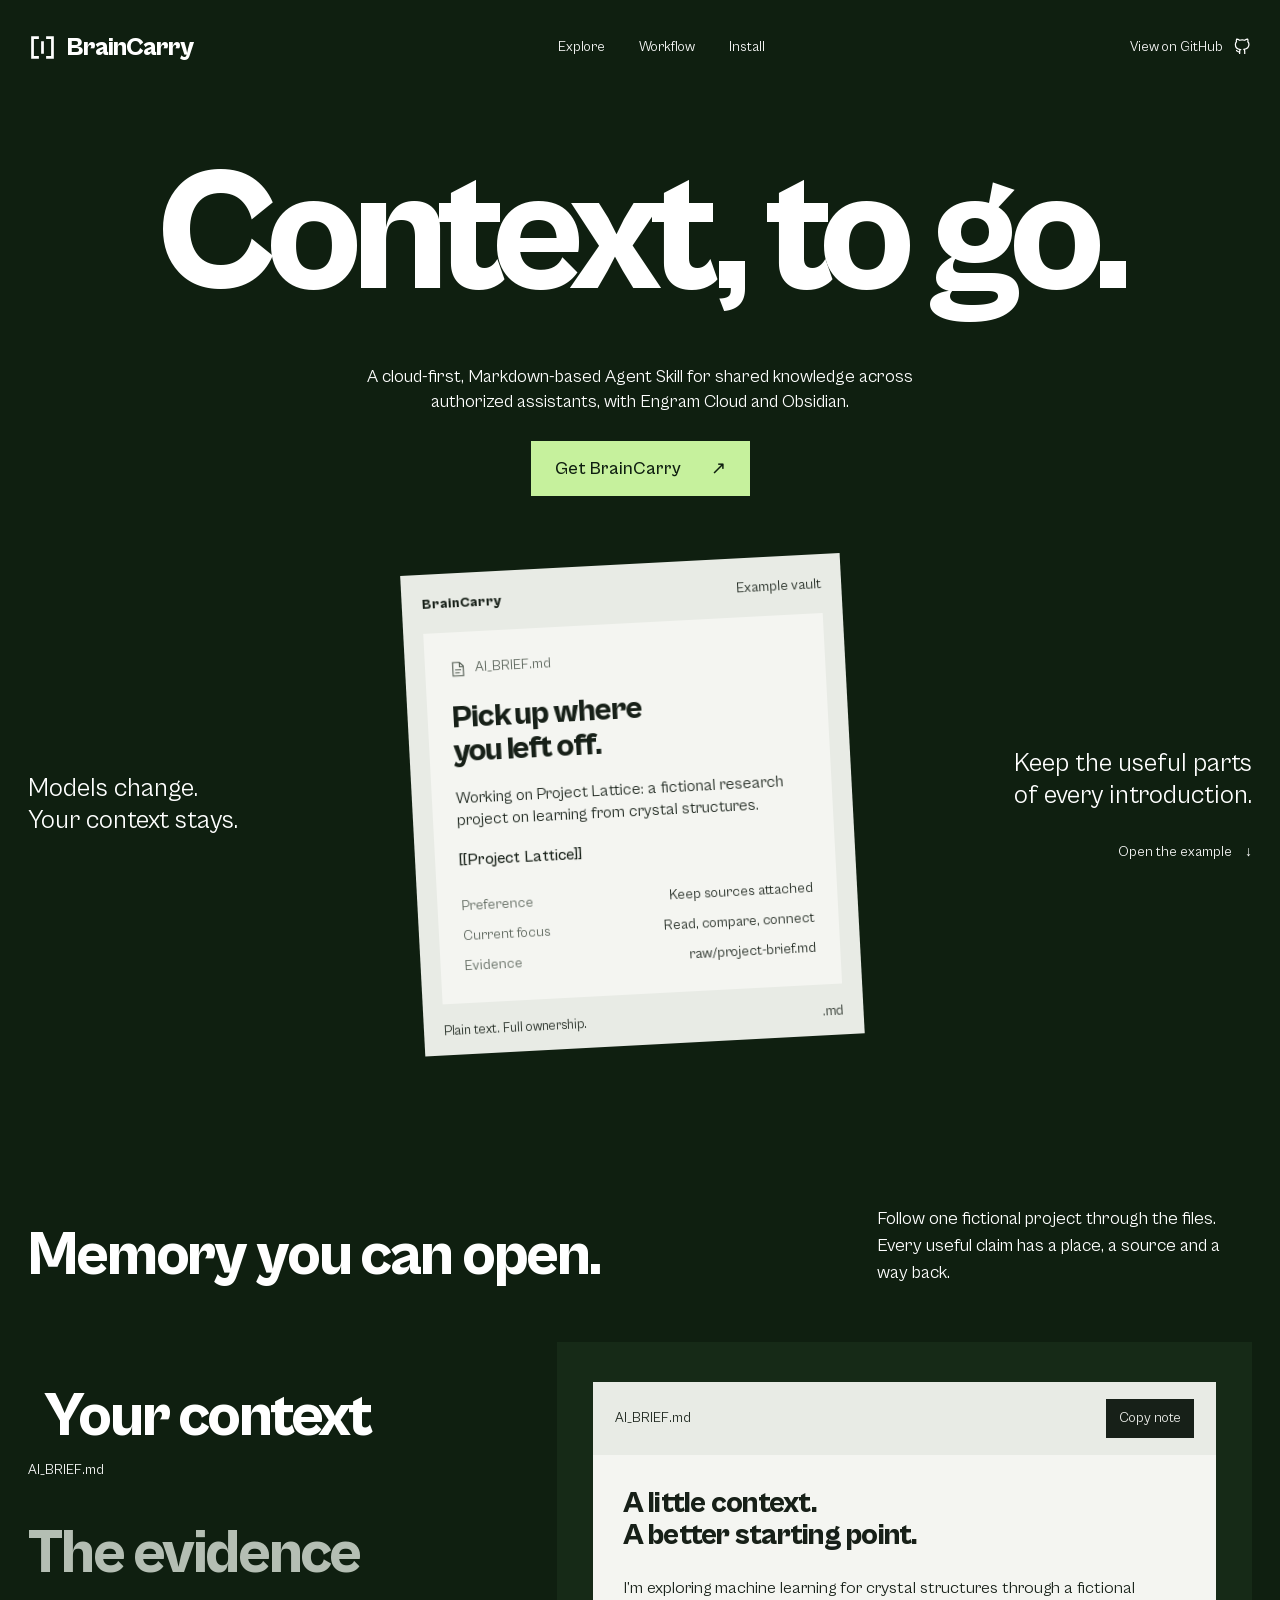
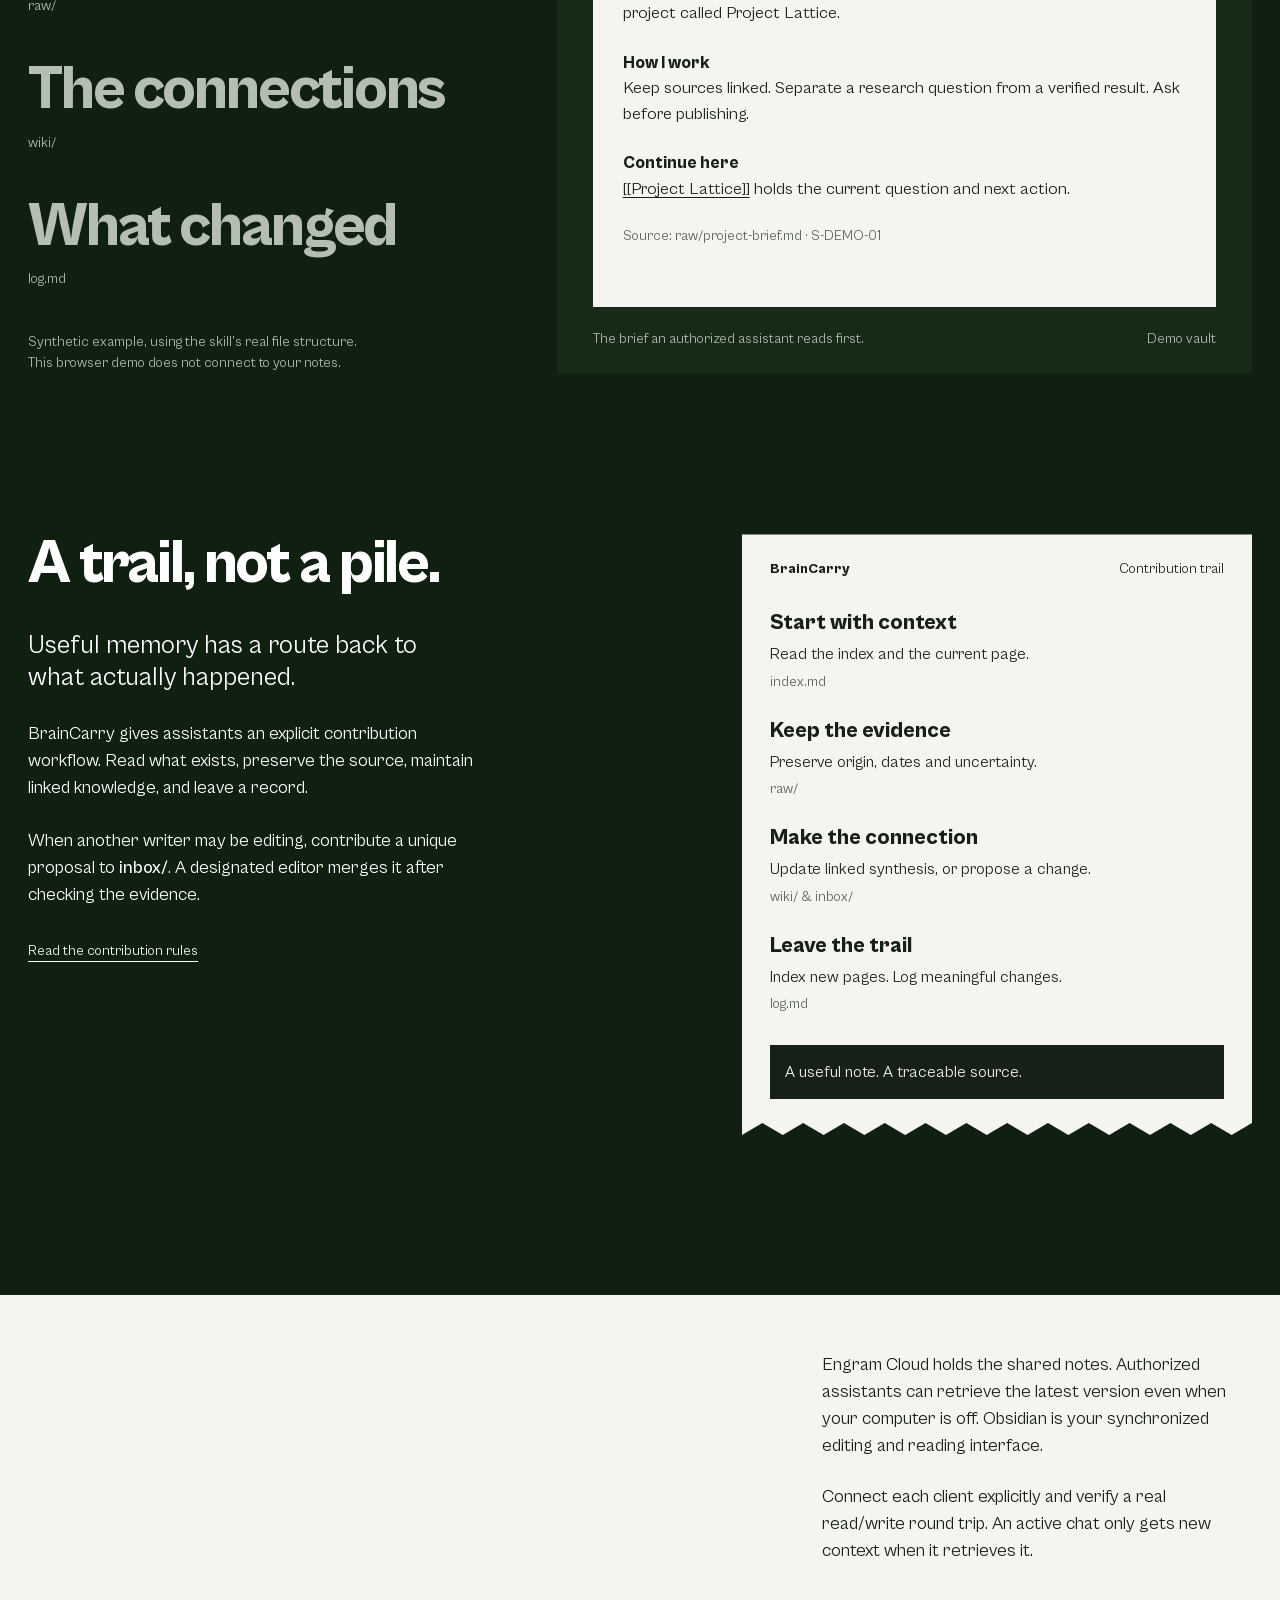
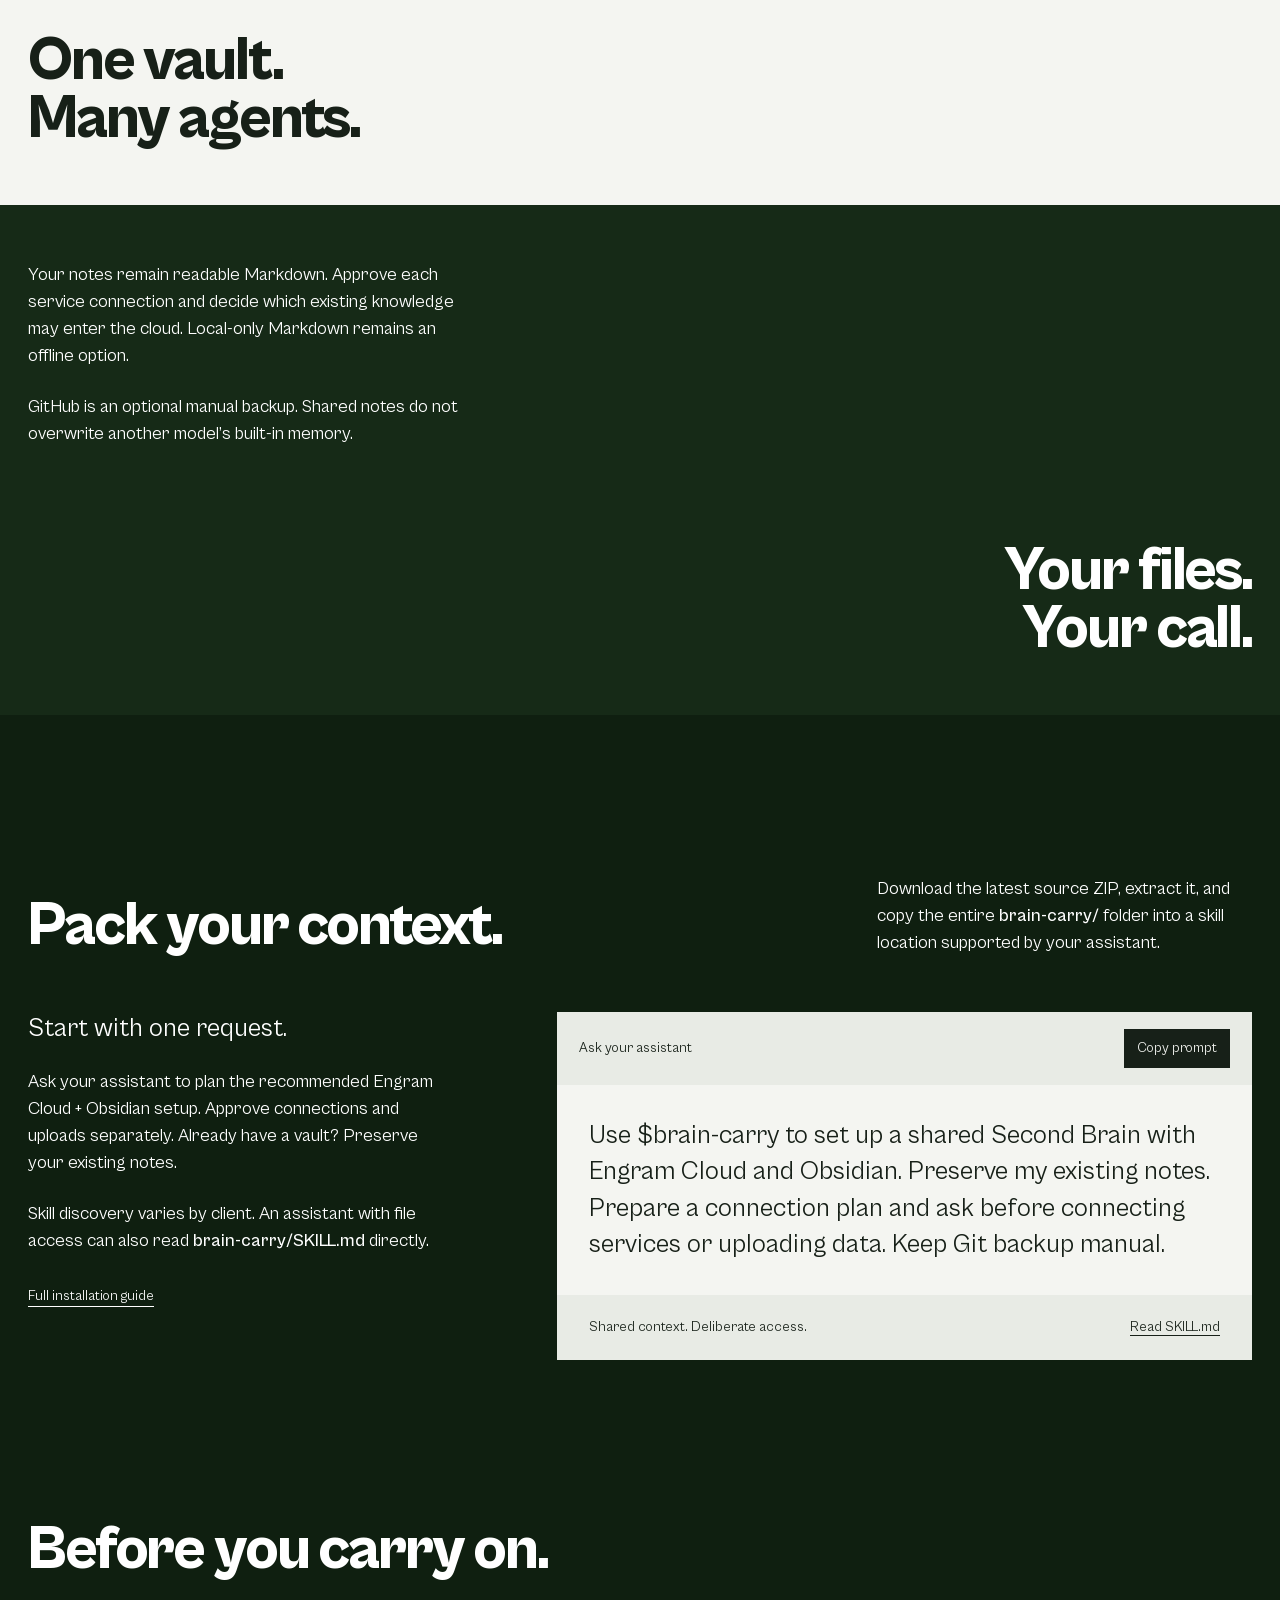
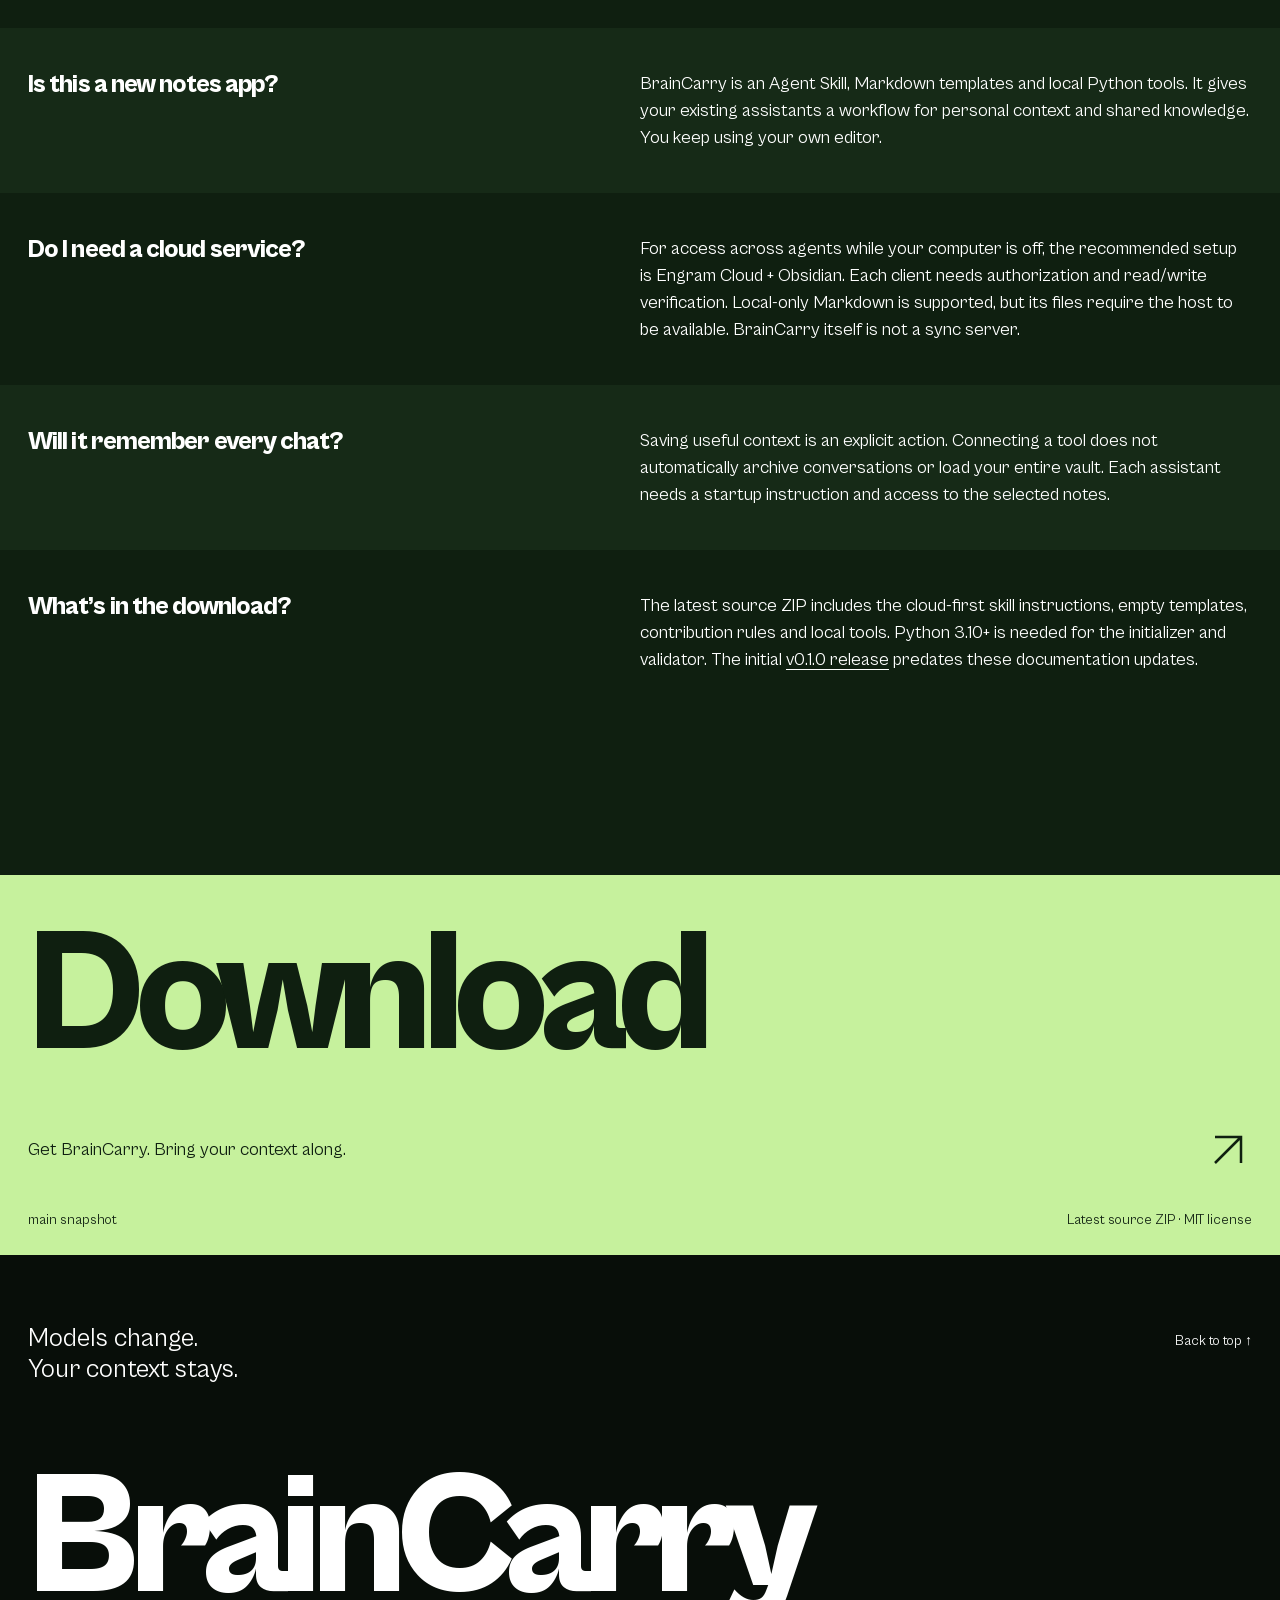
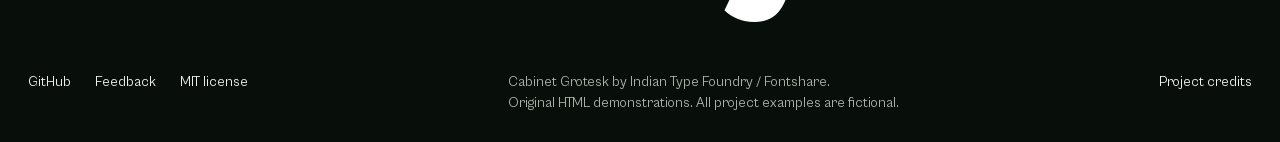
==== index.html @ 704d03f6 "Publish BrainCarry landing page with cloud-first workflow and public brand assets" ====
<!doctype html>
<html lang="en">
<head>
  <meta charset="utf-8">
  <meta name="viewport" content="width=device-width, initial-scale=1">
  <meta name="theme-color" content="#0f1f10">
  <title>BrainCarry — Models change. Your context stays.</title>
  <meta name="description" content="A cloud-first, Markdown-based Agent Skill for a shared Second Brain. Engram Cloud for shared notes, Obsidian for editing, manual Git backup when you ask.">
  <meta property="og:title" content="BrainCarry — Context, to go.">
  <meta property="og:description" content="Models change. Your context stays. A cloud-first Agent Skill for shared Markdown knowledge you control.">
  <meta property="og:image" content="https://tyyy-z.github.io/brain-carry/assets/braincarry-banner.png">
  <meta property="og:url" content="https://tyyy-z.github.io/brain-carry/">
  <meta name="twitter:card" content="summary_large_image">
  <link rel="canonical" href="https://tyyy-z.github.io/brain-carry/">
  <meta property="og:type" content="website">
  <link rel="icon" href="assets/favicon.svg" type="image/svg+xml">
  <link rel="preload" href="assets/fonts/cabinet-grotesk-800.woff2" as="font" type="font/woff2" crossorigin>
  <link rel="stylesheet" href="styles.css">
  <script src="site.config.js" defer></script>
  <script src="script.js" defer></script>
</head>
<body>
  <a class="skip-link" href="#main">Skip to content</a>
  <header class="site-header frame">
    <a class="wordmark" href="#" aria-label="BrainCarry home"><svg viewBox="0 0 32 32" width="29" height="29" aria-hidden="true"><path d="M12 5H5v22h7M20 5h7v22h-7M16 9v14" fill="none" stroke="currentColor" stroke-width="3"/></svg>BrainCarry</a>
    <nav aria-label="Main navigation"><a href="#demo">Explore</a><a href="#workflow">Workflow</a><a href="#setup">Install</a></nav>
    <a class="header-link" href="https://github.com/tyyy-z/brain-carry" data-link="repository">View on GitHub <svg width="19" height="19" viewBox="0 0 24 24" fill="none" stroke="currentColor" stroke-width="1.7" aria-hidden="true"><path d="M9 18c-4 1-4-2-6-2m12 5v-3.9a3.4 3.4 0 0 0-1-2.6c3.3-.4 6.8-1.6 6.8-7A5.5 5.5 0 0 0 19.3 4 5.1 5.1 0 0 0 19.1.5S17.8.1 15 2a13.4 13.4 0 0 0-7 0C5.2.1 3.9.5 3.9.5A5.1 5.1 0 0 0 3.7 4a5.5 5.5 0 0 0-1.5 3.8c0 5.4 3.5 6.6 6.8 7a3.4 3.4 0 0 0-1 2.5V21" transform="translate(1 1) scale(.92)"/></svg></a>
  </header>
  <main id="main">
    <section class="hero frame" aria-labelledby="hero-title">
      <h1 id="hero-title"><span class="line"><span>Context, to go.</span></span></h1>
      <p class="hero-description">A cloud-first, Markdown-based Agent Skill for shared knowledge across authorized assistants, with Engram Cloud and Obsidian.</p>
      <a class="button hero-action" href="#setup">Get BrainCarry <span aria-hidden="true">↗</span></a>
      <div class="hero-exhibit">
        <p class="hero-aside reveal">Models change.<br>Your context stays.</p>
        <div class="vault-cover" data-ui aria-label="Synthetic example of a BrainCarry Markdown vault">
          <div class="vault-top"><span class="mini-brand">BrainCarry</span><span>Example vault</span></div>
          <div class="vault-document">
            <div class="file-label"><svg viewBox="0 0 24 24" width="18" height="18" fill="none" stroke="currentColor" stroke-width="1.5" aria-hidden="true"><path d="M5 3h9l5 5v13H5zM14 3v6h5M8 13h8M8 17h6"/></svg>AI_BRIEF.md</div>
            <p class="document-title">Pick up where<br>you left off.</p>
            <p>Working on Project Lattice: a fictional research project on learning from crystal structures.</p>
            <div class="note-link">[[Project Lattice]]</div>
            <dl><div><dt>Preference</dt><dd>Keep sources attached</dd></div><div><dt>Current focus</dt><dd>Read, compare, connect</dd></div><div><dt>Evidence</dt><dd>raw/project-brief.md</dd></div></dl>
          </div>
          <div class="vault-bottom"><span>Plain text. Full ownership.</span><span>.md</span></div>
        </div>
        <div class="hero-aside hero-aside-right reveal"><p>Keep the useful parts<br>of every introduction.</p><a href="#demo">Open the example <span aria-hidden="true">↓</span></a></div>
      </div>
    </section>

    <section class="showcase frame section-space" id="demo" aria-labelledby="demo-title">
      <div class="section-intro"><h2 id="demo-title" class="reveal">Memory you can open.</h2><p class="reveal">Follow one fictional project through the files. Every useful claim has a place, a source and a way back.</p></div>
      <div class="demo-layout">
        <div class="demo-selector" aria-label="Example vault files">
          <button class="file-choice is-active reveal" data-file="brief" aria-pressed="true" aria-controls="demo-output"><span>Your context</span><span class="choice-path">AI_BRIEF.md</span></button>
          <button class="file-choice reveal" data-file="source" aria-pressed="false" aria-controls="demo-output"><span>The evidence</span><span class="choice-path">raw/</span></button>
          <button class="file-choice reveal" data-file="synthesis" aria-pressed="false" aria-controls="demo-output"><span>The connections</span><span class="choice-path">wiki/</span></button>
          <button class="file-choice reveal" data-file="log" aria-pressed="false" aria-controls="demo-output"><span>What changed</span><span class="choice-path">log.md</span></button>
          <p class="demo-disclosure">Synthetic example, using the skill’s real file structure. This browser demo does not connect to your notes.</p>
        </div>
        <div class="demo-stage reveal">
          <div class="document-viewer" data-ui id="demo-output" role="region" aria-label="Selected example file" tabindex="0">
            <div class="viewer-toolbar"><span id="demo-path">AI_BRIEF.md</span><button class="copy-button" id="copy-note" type="button">Copy note</button></div>
            <div id="demo-body" class="viewer-body"><p class="viewer-title">A little context.<br>A better starting point.</p><p>I’m exploring machine learning for crystal structures through a fictional project called Project Lattice.</p><p><strong>How I work</strong><br>Keep sources linked. Separate a research question from a verified result. Ask before publishing.</p><p><strong>Continue here</strong><br><a href="#demo" data-open-file="synthesis">[[Project Lattice]]</a> holds the current question and next action.</p><p class="viewer-source">Source: raw/project-brief.md · S-DEMO-01</p></div>
          </div>
          <div class="stage-caption"><span id="demo-caption">The brief an authorized assistant reads first.</span><span>Demo vault</span></div>
        </div>
      </div>
    </section>

    <section class="workflow frame section-space" id="workflow" aria-labelledby="workflow-title">
      <div class="workflow-copy"><h2 id="workflow-title" class="reveal">A trail, not a pile.</h2><p class="lead reveal">Useful memory has a route back to what actually happened.</p><p class="reveal">BrainCarry gives assistants an explicit contribution workflow. Read what exists, preserve the source, maintain linked knowledge, and leave a record.</p><p class="reveal">When another writer may be editing, contribute a unique proposal to <span class="filename">inbox/</span>. A designated editor merges it after checking the evidence.</p><a class="text-link reveal" href="https://github.com/tyyy-z/brain-carry/blob/main/brain-carry/references/contributions.md" data-link="contributions">Read the contribution rules</a></div>
      <div class="workflow-slip reveal" data-ui aria-label="BrainCarry contribution workflow">
        <div class="slip-header"><span>BrainCarry</span><span>Contribution trail</span></div>
        <ol class="trail"><li><strong>Start with context</strong><p>Read the index and the current page.</p><span>index.md</span></li><li><strong>Keep the evidence</strong><p>Preserve origin, dates and uncertainty.</p><span>raw/</span></li><li><strong>Make the connection</strong><p>Update linked synthesis, or propose a change.</p><span>wiki/ &amp; inbox/</span></li><li><strong>Leave the trail</strong><p>Index new pages. Log meaningful changes.</p><span>log.md</span></li></ol>
        <p class="slip-result">A useful note. A traceable source.</p>
      </div>
    </section>

    <section class="principles section-space" id="principles" aria-label="What stays yours">
      <div class="principle-field field-paper frame"><h2 class="reveal">One vault.<br>Many agents.</h2><div class="principle-text"><p class="reveal">Engram Cloud holds the shared notes. Authorized assistants can retrieve the latest version even when your computer is off. Obsidian is your synchronized editing and reading interface.</p><p class="reveal">Connect each client explicitly and verify a real read/write round trip. An active chat only gets new context when it retrieves it.</p></div></div>
      <div class="principle-field field-forest frame"><div class="principle-text"><p class="reveal">Your notes remain readable Markdown. Approve each service connection and decide which existing knowledge may enter the cloud. Local-only Markdown remains an offline option.</p><p class="reveal">GitHub is an optional manual backup. Shared notes do not overwrite another model’s built-in memory.</p></div><h2 class="reveal">Your files.<br>Your call.</h2></div>
    </section>

    <section class="setup frame section-space" id="setup" aria-labelledby="setup-title">
      <div class="section-intro"><h2 id="setup-title" class="reveal">Pack your context.</h2><p class="reveal">Download the latest source ZIP, extract it, and copy the entire <span class="filename">brain-carry/</span> folder into a skill location supported by your assistant.</p></div>
      <div class="setup-layout">
        <div class="setup-details"><p class="lead reveal">Start with one request.</p><p class="reveal">Ask your assistant to plan the recommended Engram Cloud + Obsidian setup. Approve connections and uploads separately. Already have a vault? Preserve your existing notes.</p><p class="reveal">Skill discovery varies by client. An assistant with file access can also read <span class="filename">brain-carry/SKILL.md</span> directly.</p><a class="text-link reveal" href="https://github.com/tyyy-z/brain-carry#quick-start" data-link="quickstart">Full installation guide</a></div>
        <div class="prompt-sheet reveal" data-ui aria-label="BrainCarry starter prompt">
          <div class="viewer-toolbar"><span>Ask your assistant</span><button class="copy-button" id="copy-prompt" type="button">Copy prompt</button></div>
          <p id="starter-prompt">Use $brain-carry to set up a shared Second Brain with Engram Cloud and Obsidian. Preserve my existing notes. Prepare a connection plan and ask before connecting services or uploading data. Keep Git backup manual.</p>
          <div class="prompt-foot"><span>Shared context. Deliberate access.</span><a href="https://github.com/tyyy-z/brain-carry/blob/main/brain-carry/SKILL.md" data-link="skill">Read SKILL.md</a></div>
        </div>
      </div>
    </section>

    <section class="faq section-space" id="questions" aria-labelledby="faq-title">
      <div class="faq-heading frame"><h2 id="faq-title" class="reveal">Before you carry on.</h2></div>
      <div class="faq-band frame"><h3 class="reveal">Is this a new notes app?</h3><p class="reveal">BrainCarry is an Agent Skill, Markdown templates and local Python tools. It gives your existing assistants a workflow for personal context and shared knowledge. You keep using your own editor.</p></div>
      <div class="faq-band frame"><h3 class="reveal">Do I need a cloud service?</h3><p class="reveal">For access across agents while your computer is off, the recommended setup is Engram Cloud + Obsidian. Each client needs authorization and read/write verification. Local-only Markdown is supported, but its files require the host to be available. BrainCarry itself is not a sync server.</p></div>
      <div class="faq-band frame"><h3 class="reveal">Will it remember every chat?</h3><p class="reveal">Saving useful context is an explicit action. Connecting a tool does not automatically archive conversations or load your entire vault. Each assistant needs a startup instruction and access to the selected notes.</p></div>
      <div class="faq-band frame"><h3 class="reveal">What’s in the download?</h3><p class="reveal">The latest source ZIP includes the cloud-first skill instructions, empty templates, contribution rules and local tools. Python 3.10+ is needed for the initializer and validator. The initial <a class="inline-link" href="https://github.com/tyyy-z/brain-carry/releases/tag/v0.1.0">v0.1.0 release</a> predates these documentation updates.</p></div>
    </section>

    <section class="download-section section-space" aria-labelledby="download-title"><a class="download-band frame" href="https://github.com/tyyy-z/brain-carry/archive/refs/heads/main.zip" data-link="download"><h2 id="download-title" class="reveal">Download</h2><div class="download-top"><p>Get BrainCarry. Bring your context along.</p><svg viewBox="0 0 48 48" width="48" height="48" fill="none" stroke="currentColor" stroke-width="2.5" aria-hidden="true"><path d="M11 37 37 11M11 11h26v26"/></svg></div><div class="download-meta"><span data-version>main snapshot</span><span>Latest source ZIP · MIT license</span></div></a></section>
  </main>
  <footer class="site-footer frame"><div class="footer-top"><p>Models change.<br>Your context stays.</p><a href="#">Back to top ↑</a></div><p class="footer-wordmark reveal">BrainCarry</p><div class="footer-bottom"><div><a href="https://github.com/tyyy-z/brain-carry" data-link="repository">GitHub</a><a href="https://github.com/tyyy-z/brain-carry/issues" data-link="issues">Feedback</a><a href="https://github.com/tyyy-z/brain-carry/blob/main/LICENSE" data-link="license">MIT license</a></div><p>Cabinet Grotesk by Indian Type Foundry / Fontshare.<br>Original HTML demonstrations. All project examples are fictional.</p><a href="https://github.com/tyyy-z/brain-carry#credits" data-link="credits">Project credits</a></div></footer>
  <div class="toast" id="toast" role="status" aria-live="polite"></div>
</body>
</html>
---- styles.css ----
@font-face {
  font-family:'Cabinet Grotesk';
  src:url('assets/fonts/cabinet-grotesk-400.woff2') format('woff2');
  font-weight:400;
  font-style:normal;
  font-display:swap
}
@font-face {
  font-family:'Cabinet Grotesk';
  src:url('assets/fonts/cabinet-grotesk-500.woff2') format('woff2');
  font-weight:500;
  font-style:normal;
  font-display:swap
}
@font-face {
  font-family:'Cabinet Grotesk';
  src:url('assets/fonts/cabinet-grotesk-800.woff2') format('woff2');
  font-weight:800;
  font-style:normal;
  font-display:swap
}
:root {
  --bg:#0f1f10;
  --surface:#162a17;
  --ink:#fff;
  --muted:#b4beb3;
  --accent:#c6f19d;
  --accent-ink:#0f1f10;
  --paper:#f4f5f1;
  --paper-ink:#172018;
  --paper-muted:#566056;
  --paper-raised:#e8ebe5;
  --field-black:#080e09;
  --gutter:28px;
  --body:18px;
  --small:14px;
  --lead:26px;
  --head:clamp(42px,4.8vw,72px);
  --display:clamp(70px,13.5vw,200px);
  --ease:cubic-bezier(.16,1,.3,1);
  --time:800ms
}
* {
  box-sizing:border-box
}
html {
  scroll-behavior:smooth;
  scroll-padding-top:32px
}
body {
  margin:0;
  background:var(--bg);
  color:var(--ink);
  font:400 var(--body)/1.5 'Cabinet Grotesk',Arial,sans-serif;
  -webkit-font-smoothing:antialiased
}
h1,h2,h3,p,figure,dl,dd {
  margin:0
}
h1,h2,h3 {
  font-weight:800;
  letter-spacing:-.035em;
  text-wrap:balance
}
h2 {
  font-size:var(--head);
  line-height:.98
}
h3 {
  font-size:var(--lead);
  line-height:1.12
}
p {
  text-wrap:pretty
}
a {
  color:inherit;
  text-decoration:none
}
button {
  font:inherit;
  color:inherit;
  cursor:pointer
}
button,a {
  -webkit-tap-highlight-color:transparent
}
button {
  border:0
}
a:focus-visible,button:focus-visible,[tabindex]:focus-visible {
  outline:3px solid var(--accent);
  outline-offset:6px
}
.field-paper :focus-visible,[data-ui] :focus-visible {
  outline-color:var(--paper-ink)
}
::selection {
  background:var(--accent);
  color:var(--accent-ink)
}
svg {
  flex-shrink:0;
  max-width:100%
}
.frame {
  padding-inline:var(--gutter)
}
.section-space {
  margin-top:160px
}
.lead {
  font-size:var(--lead);
  line-height:1.25
}
.filename {
  font-weight:500;
  overflow-wrap:anywhere
}
.text-link {
  display:inline-block;
  text-decoration:underline;
  text-decoration-thickness:1px;
  text-underline-offset:6px;
  padding-block:8px
}
.text-link:hover {
  transform:translateY(-2px)
}
.inline-link {
  text-decoration:underline;
  text-underline-offset:4px;
}
.skip-link {
  position:fixed;
  top:10px;
  left:16px;
  transform:translateY(-150%);
  padding:12px 20px;
  background:var(--accent);
  color:var(--accent-ink);
  z-index:10
}
.skip-link:focus {
  transform:none
}
.site-header {
  height:94px;
  display:flex;
  align-items:center;
  justify-content:space-between;
  gap:24px
}
.wordmark {
  display:flex;
  gap:10px;
  align-items:center;
  font-size:var(--lead);
  font-weight:800;
  letter-spacing:-.04em
}
.site-header nav {
  display:flex;
  gap:34px
}
.site-header nav a,.header-link {
  font-size:16px;
  min-height:44px;
  display:inline-flex;
  align-items:center
}
.site-header nav a:hover,.header-link:hover {
  transform:translateY(-2px)
}
.header-link {
  gap:10px
}
.hero {
  padding-top:51px
}
.hero h1 {
  font-size:var(--display);
  line-height:.96;
  letter-spacing:-.055em;
  text-align:center;
  white-space:nowrap
}
.line {
  display:block;
  overflow:hidden;
  padding-block:.06em
}
.line>span {
  display:block;
  animation:headline-rise 950ms var(--ease) both
}
.hero-description {
  font-size:22px;
  line-height:1.4;
  max-width:610px;
  text-align:center;
  margin:32px auto 0
}
.button {
  display:flex;
  align-items:center;
  justify-content:space-between;
  gap:30px;
  width:max-content;
  min-height:54px;
  padding:14px 24px;
  background:var(--accent);
  color:var(--accent-ink);
  font-weight:500;
  transition:transform 180ms var(--ease)
}
.button:hover {
  transform:translateY(-3px)
}
.button:active {
  transform:translateY(0) scale(.98)
}
.hero-action {
  margin:27px auto 0;
  animation:enter 800ms 140ms var(--ease) both
}
.hero-exhibit {
  display:grid;
  grid-template-columns:1fr minmax(350px,440px) 1fr;
  gap:40px;
  align-items:center;
  margin-top:68px
}
.hero-aside {
  font-size:var(--lead);
  line-height:1.22;
  max-width:260px
}
.hero-aside-right {
  justify-self:end;
  text-align:right
}
.hero-aside-right a {
  display:block;
  font-size:var(--body);
  margin-top:32px
}
.hero-aside-right a span {
  display:inline-block;
  margin-left:10px;
  transition:transform 180ms
}
.hero-aside-right a:hover span {
  transform:translateY(5px)
}
.vault-cover {
  background:var(--paper-raised);
  color:var(--paper-ink);
  padding:20px 20px 14px;
  transform:rotate(-3deg);
  transform-origin:50% 80%;
  animation:cover-arrive 1200ms var(--ease) both
}
.vault-top,.vault-bottom {
  display:flex;
  justify-content:space-between;
  gap:16px;
  font-size:var(--small)
}
.mini-brand {
  font-weight:800
}
.vault-document {
  margin:18px 0;
  background:var(--paper);
  padding:26px 24px
}
.file-label {
  display:flex;
  align-items:center;
  gap:8px;
  font-size:var(--small);
  color:var(--paper-muted)
}
.document-title {
  font-size:32px;
  font-weight:800;
  line-height:1.06;
  letter-spacing:-.035em;
  margin:22px 0 18px
}
.vault-document>p:not(.document-title) {
  font-size:16px;
  line-height:1.4
}
.note-link {
  font-size:16px;
  margin-top:16px;
  font-weight:500
}
.vault-document dl {
  margin-top:24px;
  font-size:14px
}
.vault-document dl>div {
  display:flex;
  justify-content:space-between;
  gap:8px;
  margin-top:9px
}
.vault-document dt {
  color:var(--paper-muted)
}
.vault-document dd {
  text-align:right
}
.vault-bottom {
  font-size:13px
}
.section-intro {
  display:flex;
  justify-content:space-between;
  align-items:flex-end;
  gap:48px;
  margin-bottom:56px
}
.section-intro h2 {
  max-width:760px
}
.section-intro>p {
  max-width:375px
}
.demo-layout {
  display:grid;
  grid-template-columns:5fr 7fr;
  gap:32px
}
.demo-selector {
  padding-top:28px
}
.file-choice {
  display:flex;
  flex-direction:column;
  align-items:flex-start;
  background:transparent;
  padding:14px 0;
  margin:0 0 12px;
  width:100%;
  text-align:left;
  color:var(--muted)
}
.file-choice>span:first-child {
  font-size:clamp(30px,3.5vw,50px);
  font-weight:800;
  letter-spacing:-.035em;
  line-height:1.1
}
.choice-path {
  font-size:16px;
  margin-top:8px
}
.file-choice.is-active,.file-choice:hover {
  color:var(--ink)
}
.file-choice.is-active>span:first-child {
  transform:translateX(16px)
}
.file-choice>span {
  transition:transform 240ms var(--ease)
}
.demo-disclosure {
  font-size:var(--small);
  color:var(--muted);
  max-width:340px;
  margin-top:28px
}
.demo-stage {
  background:var(--surface);
  padding:40px 36px 20px;
  min-width:0
}
.document-viewer {
  background:var(--paper);
  color:var(--paper-ink);
  min-height:525px
}
.viewer-toolbar {
  display:flex;
  align-items:center;
  justify-content:space-between;
  gap:12px;
  padding:17px 22px;
  background:var(--paper-raised);
  font-size:14px
}
.viewer-toolbar>span {
  overflow-wrap:anywhere
}
.copy-button {
  background:var(--paper-ink);
  color:var(--paper);
  padding:9px 13px;
  min-height:38px;
  font-size:14px;
  white-space:nowrap;
  transition:transform 180ms
}
.copy-button:hover {
  transform:translateY(-2px)
}
.copy-button:active {
  transform:scale(.96)
}
.viewer-body {
  padding:32px 30px 30px;
  font-size:17px
}
.viewer-body p+p {
  margin-top:24px
}
.viewer-title {
  font-size:30px;
  line-height:1.08;
  font-weight:800;
  letter-spacing:-.025em
}
.viewer-body a {
  text-decoration:underline;
  text-underline-offset:3px
}
.viewer-source {
  font-size:14px;
  color:var(--paper-muted);
  overflow-wrap:anywhere
}
.viewer-body strong {
  font-weight:800
}
.viewer-body ul {
  padding-left:20px;
  margin:20px 0
}
.viewer-body li+li {
  margin-top:10px
}
.stage-caption {
  display:flex;
  justify-content:space-between;
  gap:24px;
  font-size:14px;
  margin-top:22px;
  color:var(--muted)
}
.stage-caption>span:last-child {
  white-space:nowrap
}
.workflow {
  display:grid;
  grid-template-columns:5fr 5fr;
  justify-content:space-between;
  column-gap:16.66%;
  align-items:start
}
.workflow-copy>p {
  max-width:455px;
  margin-top:26px
}
.workflow-copy>.lead {
  margin-top:34px;
  max-width:430px
}
.workflow-copy>a {
  margin-top:25px
}
.workflow-slip {
  background:var(--paper);
  color:var(--paper-ink);
  padding:25px 28px 36px;
  clip-path:polygon(0 0,100% 0,100% 98%,96% 100%,92% 98%,88% 100%,84% 98%,80% 100%,76% 98%,72% 100%,68% 98%,64% 100%,60% 98%,56% 100%,52% 98%,48% 100%,44% 98%,40% 100%,36% 98%,32% 100%,28% 98%,24% 100%,20% 98%,16% 100%,12% 98%,8% 100%,4% 98%,0 100%)
}
.slip-header {
  display:flex;
  justify-content:space-between;
  gap:20px;
  font-size:14px
}
.slip-header>span:first-child {
  font-weight:800
}
.trail {
  list-style:none;
  padding:0;
  margin:30px 0
}
.trail li+li {
  margin-top:25px
}
.trail strong {
  font-size:22px;
  line-height:1.2
}
.trail p {
  font-size:16px;
  line-height:1.4;
  margin-top:6px
}
.trail li>span {
  display:block;
  font-size:14px;
  color:var(--paper-muted);
  margin-top:6px
}
.slip-result {
  background:var(--paper-ink);
  color:var(--paper);
  padding:15px;
  font-size:16px
}
.principle-field {
  min-height:510px;
  padding-top:56px;
  padding-bottom:56px;
  display:grid;
  grid-template-columns:1fr 1fr;
  gap:10%;
  align-items:start
}
.principle-field h2 {
  font-size:clamp(48px,7.8vw,112px);
  align-self:end;
  line-height:.94
}
.principle-text {
  max-width:430px;
  justify-self:end
}
.principle-text p+p {
  margin-top:24px
}
.field-paper {
  background:var(--paper);
  color:var(--paper-ink)
}
.field-forest {
  background:var(--surface)
}
.field-forest .principle-text {
  justify-self:start
}
.field-forest h2 {
  text-align:right
}
.setup-layout {
  display:grid;
  grid-template-columns:5fr 7fr;
  gap:32px
}
.setup-details>p {
  max-width:420px
}
.setup-details>p+p {
  margin-top:24px
}
.setup-details>a {
  margin-top:24px
}
.prompt-sheet {
  background:var(--paper);
  color:var(--paper-ink);
  align-self:start
}
.prompt-sheet>p {
  font-size:var(--lead);
  line-height:1.4;
  padding:32px
}
.prompt-foot {
  display:flex;
  justify-content:space-between;
  gap:24px;
  font-size:14px;
  padding:22px 32px;
  background:var(--paper-raised)
}
.prompt-foot a {
  text-decoration:underline;
  text-underline-offset:4px;
  white-space:nowrap
}
.faq-heading {
  padding-bottom:48px
}
.faq-band {
  display:grid;
  grid-template-columns:5fr 6fr;
  gap:8.33%;
  padding-top:42px;
  padding-bottom:42px;
  align-items:start;
  background:var(--surface)
}
.faq-band:nth-of-type(odd) {
  background:var(--bg)
}
.faq-band>p {
  max-width:630px
}
.download-band {
  background:var(--accent);
  color:var(--accent-ink);
  display:flex;
  flex-direction:column;
  min-height:450px;
  padding-top:32px;
  padding-bottom:24px;
  transition:transform 240ms var(--ease)
}
.download-top,.download-meta {
  display:flex;
  justify-content:space-between;
  gap:24px
}
.download-band h2 {
  font-size:clamp(70px,18.1vw,270px);
  letter-spacing:-.06em;
  line-height:1.05;
  margin-top:auto;
  padding-top:52px
}
.download-meta {
  font-size:16px;
  margin-top:22px
}
.download-band:hover .download-top svg {
  transform:translate(5px,-5px)
}
.download-top svg {
  transition:transform 240ms var(--ease)
}
.download-band:active {
  transform:scale(.995)
}
.download-band:focus-visible {
  outline-color:var(--paper);
  outline-offset:-8px
}
.site-footer {
  padding-top:68px;
  padding-bottom:28px;
  background:var(--field-black)
}
.footer-top {
  display:flex;
  justify-content:space-between;
  align-items:start;
  gap:24px
}
.footer-top p {
  font-size:var(--lead);
  line-height:1.2
}
.footer-top>a {
  font-size:16px;
  padding:8px 0
}
.footer-wordmark {
  font-size:clamp(62px,18.8vw,278px);
  font-weight:800;
  line-height:1.05;
  letter-spacing:-.065em;
  margin-top:65px
}
.footer-bottom {
  display:flex;
  justify-content:space-between;
  gap:32px;
  font-size:14px;
  margin-top:40px;
  align-items:start
}
.footer-bottom>div {
  display:flex;
  gap:24px
}
.footer-bottom>p {
  color:var(--muted);
  max-width:450px
}
.footer-bottom a {
  display:inline-block;
  min-height:40px
}
.footer-bottom a:hover {
  text-decoration:underline;
  text-underline-offset:4px
}
.toast {
  position:fixed;
  bottom:24px;
  left:50%;
  transform:translate(-50%,20px);
  background:var(--paper);
  color:var(--paper-ink);
  padding:14px 24px;
  font-size:16px;
  opacity:0;
  pointer-events:none;
  z-index:20;
  transition:transform 240ms var(--ease),opacity 240ms;
  max-width:calc(100% - 32px);
  width:max-content
}
.toast.is-visible {
  opacity:1;
  transform:translate(-50%,0)
}
.reveal.is-entering {
  animation:enter var(--time) var(--ease) both
}
.document-viewer.is-swapping .viewer-body {
  animation:note-enter 300ms var(--ease) both
}
@keyframes headline-rise {
  from {
    transform:translateY(110%)
  }
  to {
    transform:translateY(0)
  }
}
@keyframes enter {
  from {
    opacity:.15;
    transform:translateY(26px)
  }
  to {
    opacity:1;
    transform:translateY(0)
  }
}
@keyframes cover-arrive {
  from {
    transform:translateY(45px) rotate(-7deg);
    opacity:.2
  }
  to {
    transform:translateY(0) rotate(-3deg);
    opacity:1
  }
}
@keyframes note-enter {
  from {
    opacity:.15;
    transform:translateY(10px)
  }
  to {
    opacity:1;
    transform:translateY(0)
  }
}
@media(min-width:1700px) {
  :root {
    --gutter:40px
  }
  .hero-exhibit {
    grid-template-columns:1fr 480px 1fr
  }
  .section-space {
    margin-top:190px
  }
}
@media(max-width:1000px) {
  :root {
    --gutter:24px;
    --lead:24px;
    --display:13.2vw
  }
  .site-header nav {
    gap:20px
  }
  .hero {
    padding-top:45px
  }
  .hero h1 {
    font-size:13.2vw
  }
  .hero-description {
    font-size:20px;
    max-width:560px
  }
  .hero-exhibit {
    grid-template-columns:1fr minmax(310px,360px) 1fr;
    gap:20px
  }
  .hero-aside {
    font-size:20px
  }
  .hero-aside-right a {
    font-size:16px
  }
  .section-intro {
    align-items:start;
    gap:28px
  }
  .section-intro h2 {
    max-width:55%
  }
  .section-intro>p {
    max-width:40%
  }
  .demo-layout,.setup-layout {
    grid-template-columns:4fr 6fr;
    gap:24px
  }
  .demo-stage {
    padding:24px 20px 18px
  }
  .viewer-body {
    padding:26px 22px;
    font-size:16px
  }
  .viewer-title {
    font-size:26px
  }
  .viewer-toolbar {
    padding:14px
  }
  .stage-caption {
    flex-direction:column;
    gap:4px
  }
  .workflow {
    grid-template-columns:1fr 1fr;
    gap:40px
  }
  .workflow-slip {
    padding:22px 22px 34px
  }
  .principle-field {
    min-height:450px;
    gap:6%
  }
  .principle-field h2 {
    font-size:7.2vw
  }
  .principle-text {
    max-width:100%
  }
  .prompt-sheet>p {
    padding:26px;
    font-size:22px
  }
  .prompt-foot {
    padding:20px 26px;
    flex-direction:column;
    gap:10px
  }
  .footer-bottom {
    flex-wrap:wrap
  }
  .footer-bottom>p {
    order:3;
    flex-basis:100%;
    max-width:none
  }
  .section-space {
    margin-top:128px
  }
}
@media(max-width:640px) {
  :root {
    --gutter:20px;
    --body:18px;
    --lead:23px;
    --head:42px;
    --display:15.9vw
  }
  .site-header {
    height:80px;
    gap:12px
  }
  .wordmark {
    font-size:24px;
    gap:7px
  }
  .wordmark svg {
    width:25px;
    height:25px
  }
  .site-header nav {
    display:none
  }
  .header-link {
    font-size:14px;
    gap:6px
  }
  .header-link svg {
    width:17px
  }
  .hero {
    padding-top:35px
  }
  .hero h1 {
    font-size:15.9vw;
    white-space:normal;
    text-align:left;
    line-height:.94
  }
  .hero h1 .line>span {
    max-width:7ch
  }
  .hero-description {
    text-align:left;
    font-size:18px;
    margin:30px 0 0;
    max-width:340px
  }
  .hero-action {
    margin:24px 0 0;
    min-height:52px
  }
  .hero-exhibit {
    grid-template-columns:1fr;
    gap:0;
    margin-top:49px
  }
  .vault-cover {
    width:calc(100% - 12px);
    max-width:410px;
    justify-self:center;
    padding:17px 16px 13px
  }
  .vault-document {
    padding:23px 20px;
    margin:15px 0
  }
  .document-title {
    font-size:30px
  }
  .vault-document dl>div {
    gap:8px
  }
  .hero-aside {
    font-size:var(--body);
    max-width:none
  }
  .hero-aside:first-child {
    order:2;
    padding-top:32px
  }
  .hero-aside-right {
    order:3;
    text-align:left;
    justify-self:start;
    margin-top:12px
  }
  .hero-aside-right>p {
    display:none
  }
  .hero-aside-right a {
    margin-top:0;
    min-height:44px;
    padding-top:10px
  }
  .section-space {
    margin-top:96px
  }
  .section-intro {
    display:block;
    margin-bottom:36px
  }
  .section-intro h2 {
    max-width:100%;
    font-size:42px
  }
  .section-intro>p {
    max-width:100%;
    margin-top:24px
  }
  .demo-layout {
    display:block
  }
  .demo-selector {
    display:grid;
    grid-template-columns:1fr 1fr;
    gap:8px 18px;
    padding-top:0;
    margin-bottom:24px
  }
  .file-choice {
    padding:10px 0;
    margin:0;
    min-height:76px
  }
  .file-choice>span:first-child {
    font-size:23px
  }
  .choice-path {
    font-size:14px;
    margin-top:5px
  }
  .file-choice.is-active>span:first-child {
    transform:translateX(7px)
  }
  .demo-disclosure {
    grid-column:1/-1;
    margin-top:10px;
    font-size:14px;
    max-width:100%
  }
  .demo-stage {
    padding:20px 14px 16px;
    margin-inline:-6px
  }
  .document-viewer {
    min-height:520px
  }
  .viewer-toolbar {
    padding:14px 12px;
    font-size:13px
  }
  .copy-button {
    padding:10px 12px;
    font-size:13px;
    min-height:40px
  }
  .viewer-body {
    padding:27px 20px;
    font-size:16px
  }
  .viewer-title {
    font-size:27px
  }
  .stage-caption {
    font-size:13px;
    gap:5px
  }
  .workflow {
    display:block
  }
  .workflow-copy>p {
    max-width:none
  }
  .workflow-copy>.lead {
    margin-top:28px
  }
  .workflow-copy>a {
    margin-top:20px
  }
  .workflow-slip {
    margin-top:32px;
    padding:24px 22px 36px
  }
  .trail strong {
    font-size:22px
  }
  .principle-field {
    display:flex;
    flex-direction:column;
    min-height:470px;
    padding-top:36px;
    padding-bottom:36px;
    gap:52px;
    justify-content:space-between
  }
  .principle-field h2 {
    font-size:13vw;
    align-self:initial;
    order:2
  }
  .principle-text {
    max-width:100%;
    order:1
  }
  .field-forest h2 {
    text-align:left
  }
  .principle-text p+p {
    margin-top:20px
  }
  .setup-layout {
    display:block
  }
  .setup-details>p {
    max-width:none
  }
  .prompt-sheet {
    margin-top:32px
  }
  .prompt-sheet>p {
    padding:26px 22px;
    font-size:23px
  }
  .prompt-foot {
    padding:20px 22px
  }
  .faq-heading {
    padding-bottom:36px
  }
  .faq-heading h2 {
    font-size:42px
  }
  .faq-band {
    display:block;
    padding-top:32px;
    padding-bottom:32px
  }
  .faq-band h3 {
    font-size:24px;
    max-width:100%
  }
  .faq-band p {
    margin-top:18px
  }
  .download-band {
    min-height:290px;
    padding-top:24px
  }
  .download-top {
    gap:20px;
    align-items:start
  }
  .download-top p {
    font-size:17px;
    max-width:220px
  }
  .download-top svg {
    width:32px;
    height:32px
  }
  .download-band h2 {
    font-size:17.7vw;
    padding-top:40px
  }
  .download-meta {
    font-size:14px;
    margin-top:18px;
    gap:12px
  }
  .site-footer {
    padding-top:40px
  }
  .footer-top p {
    font-size:23px
  }
  .footer-top>a {
    font-size:14px;
    white-space:nowrap
  }
  .footer-wordmark {
    font-size:18.2vw;
    margin-top:50px
  }
  .footer-bottom {
    font-size:13px;
    margin-top:28px;
    gap:12px
  }
  .footer-bottom>div {
    gap:20px
  }
  .footer-bottom>p {
    font-size:13px;
    margin-top:6px
  }
  .toast {
    font-size:14px;
    bottom:18px;
    padding:14px 18px
  }
}
@media(prefers-reduced-motion:reduce) {
  html {
    scroll-behavior:auto
  }
  *,*::before,*::after {
    animation:none!important;
    transition:none!important
  }
  .line>span,.reveal,.hero-action {
    opacity:1;
    transform:none
  }
  .vault-cover {
    transform:none
  }
}
/* Shared type roles: display, heading, lead, body, small. */
.site-header nav a,.header-link,.hero-aside-right a,.hero-aside-right a span,.choice-path,.demo-disclosure,.stage-caption,.text-link,.download-meta,.footer-top>a,.footer-bottom,.footer-bottom>p,.toast  {
  font-size:var(--small)
}
.hero-description  {
  font-size:var(--body)
}
.wordmark,.hero-aside,.footer-top p,.faq-band h3  {
  font-size:var(--lead)
}
.file-choice>span:first-child,.principle-field h2,.section-intro h2,.faq-heading h2  {
  font-size:var(--head)
}
.download-band h2,.footer-wordmark  {
  font-size:var(--display)
}
.download-band  {
  justify-content:space-between;
  min-height:380px
}
.download-band h2  {
  margin-top:0;
  padding-top:0
}
.download-top  {
  margin-top:24px;
  align-items:center
}
.download-top p  {
  font-size:var(--body)
}
@media(max-width:1000px)  {
  .hero h1  {
    font-size:var(--display)
  }
}
@media(max-width:640px)  {
    .hero h1  {
    font-size:var(--display)
  }
    .file-choice>span:first-child  {
    font-size:var(--lead)
  }
    .hero-aside  {
    font-size:var(--body)
  }
    .demo-disclosure  {
    font-size:var(--small)
  }
    .download-band  {
    min-height:270px
  }
    .download-top  {
    align-items:start
  }
}
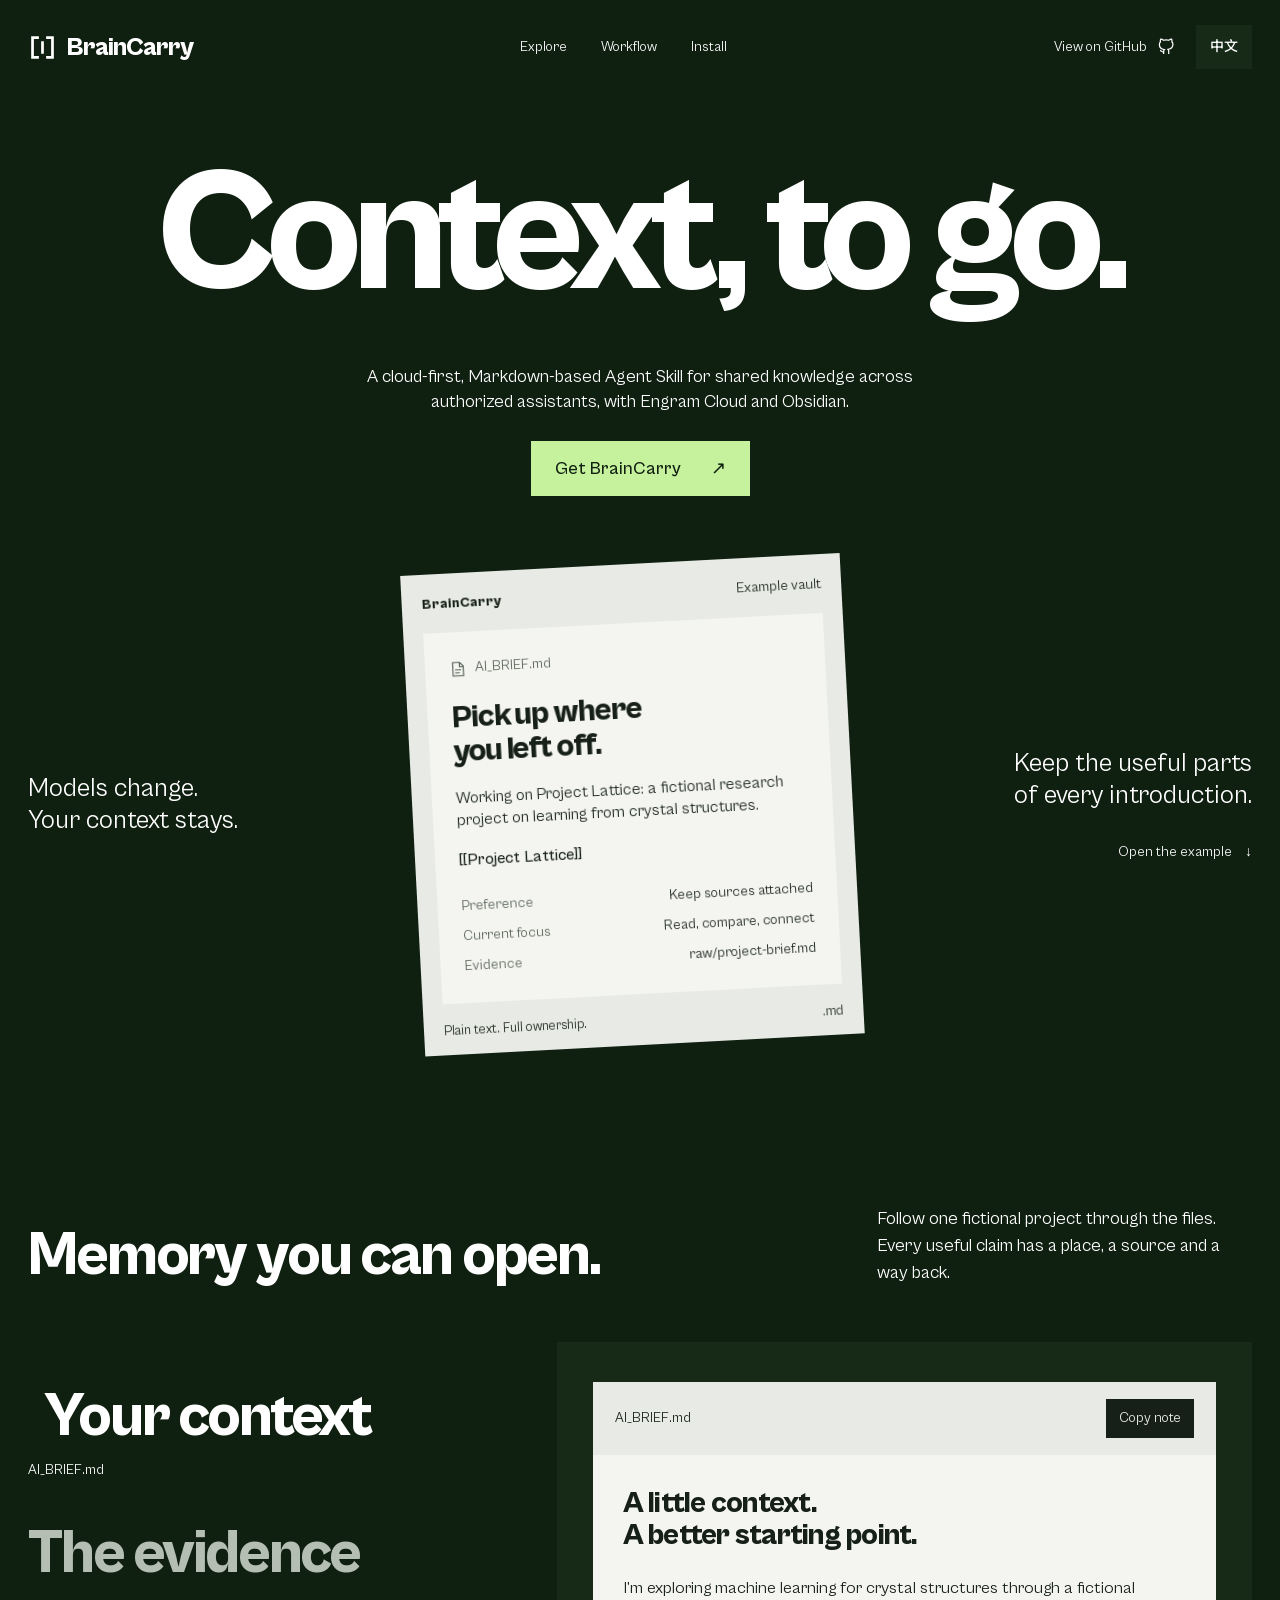
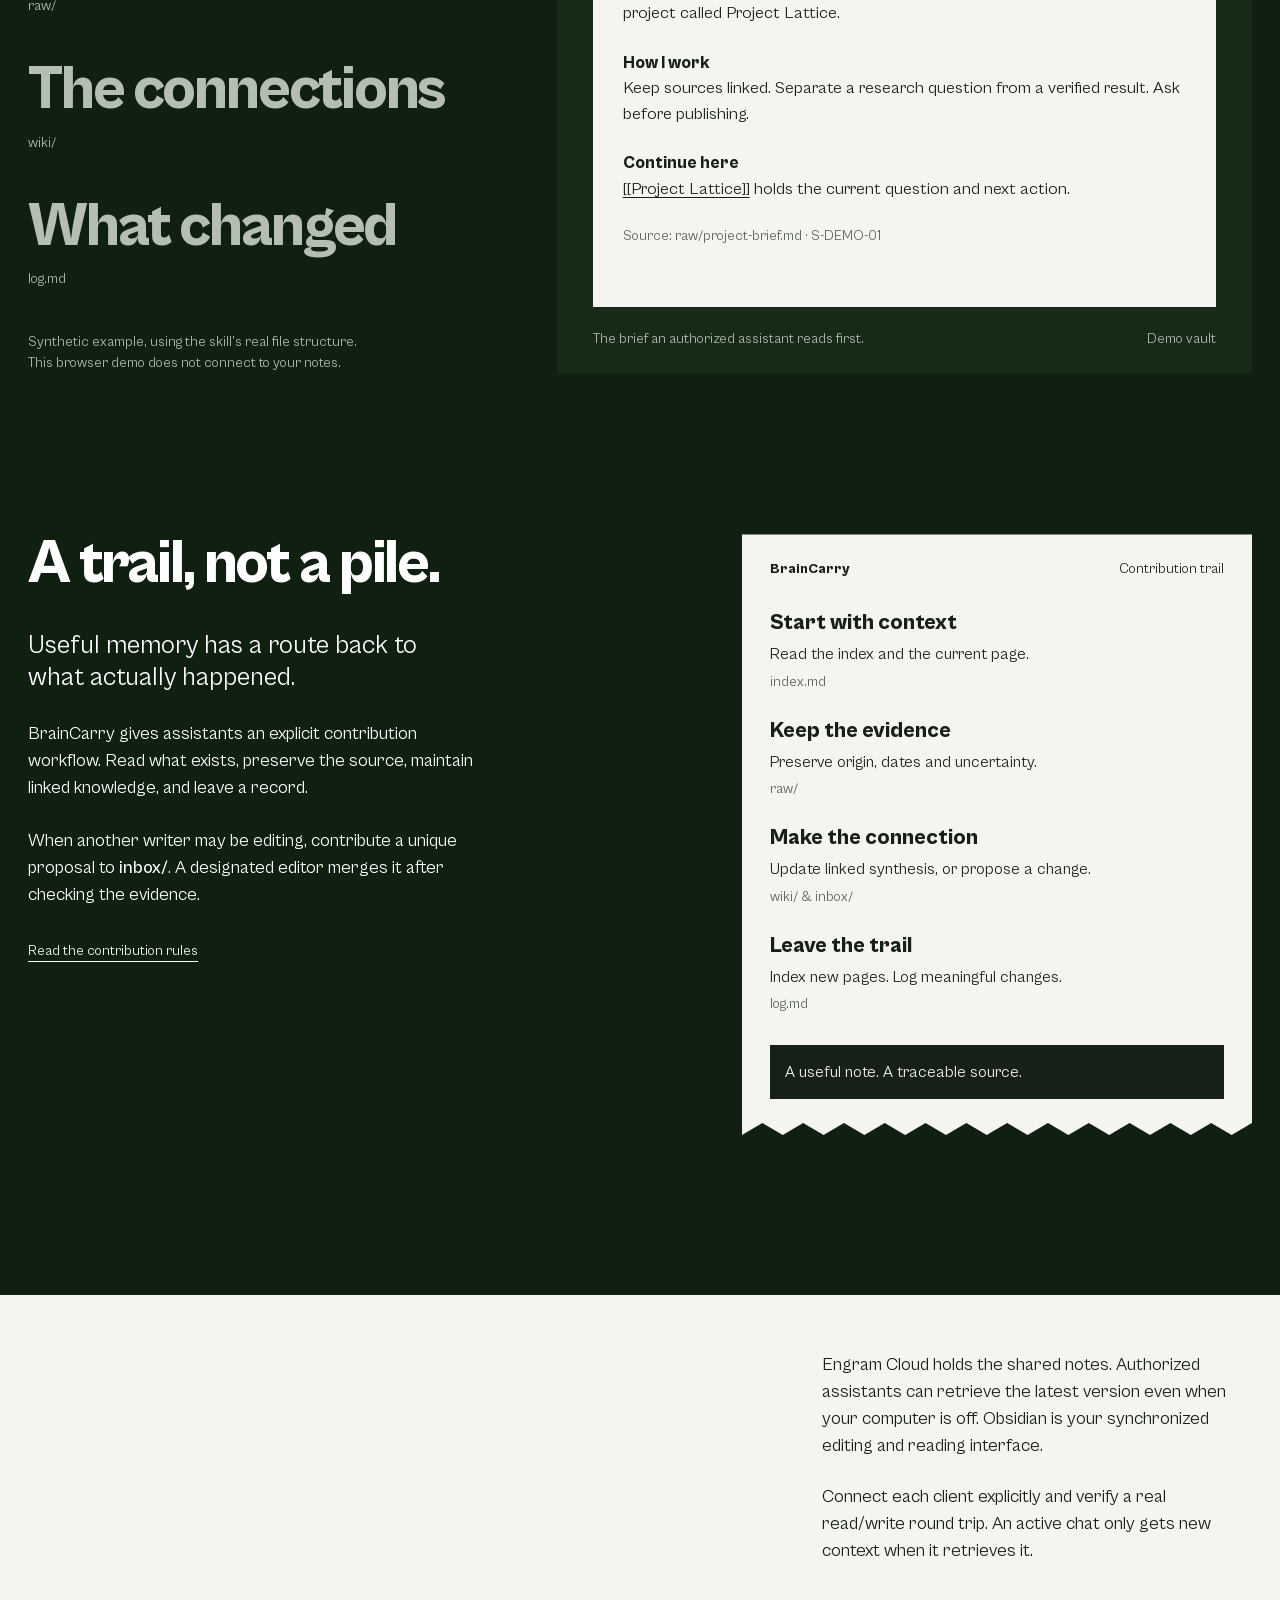
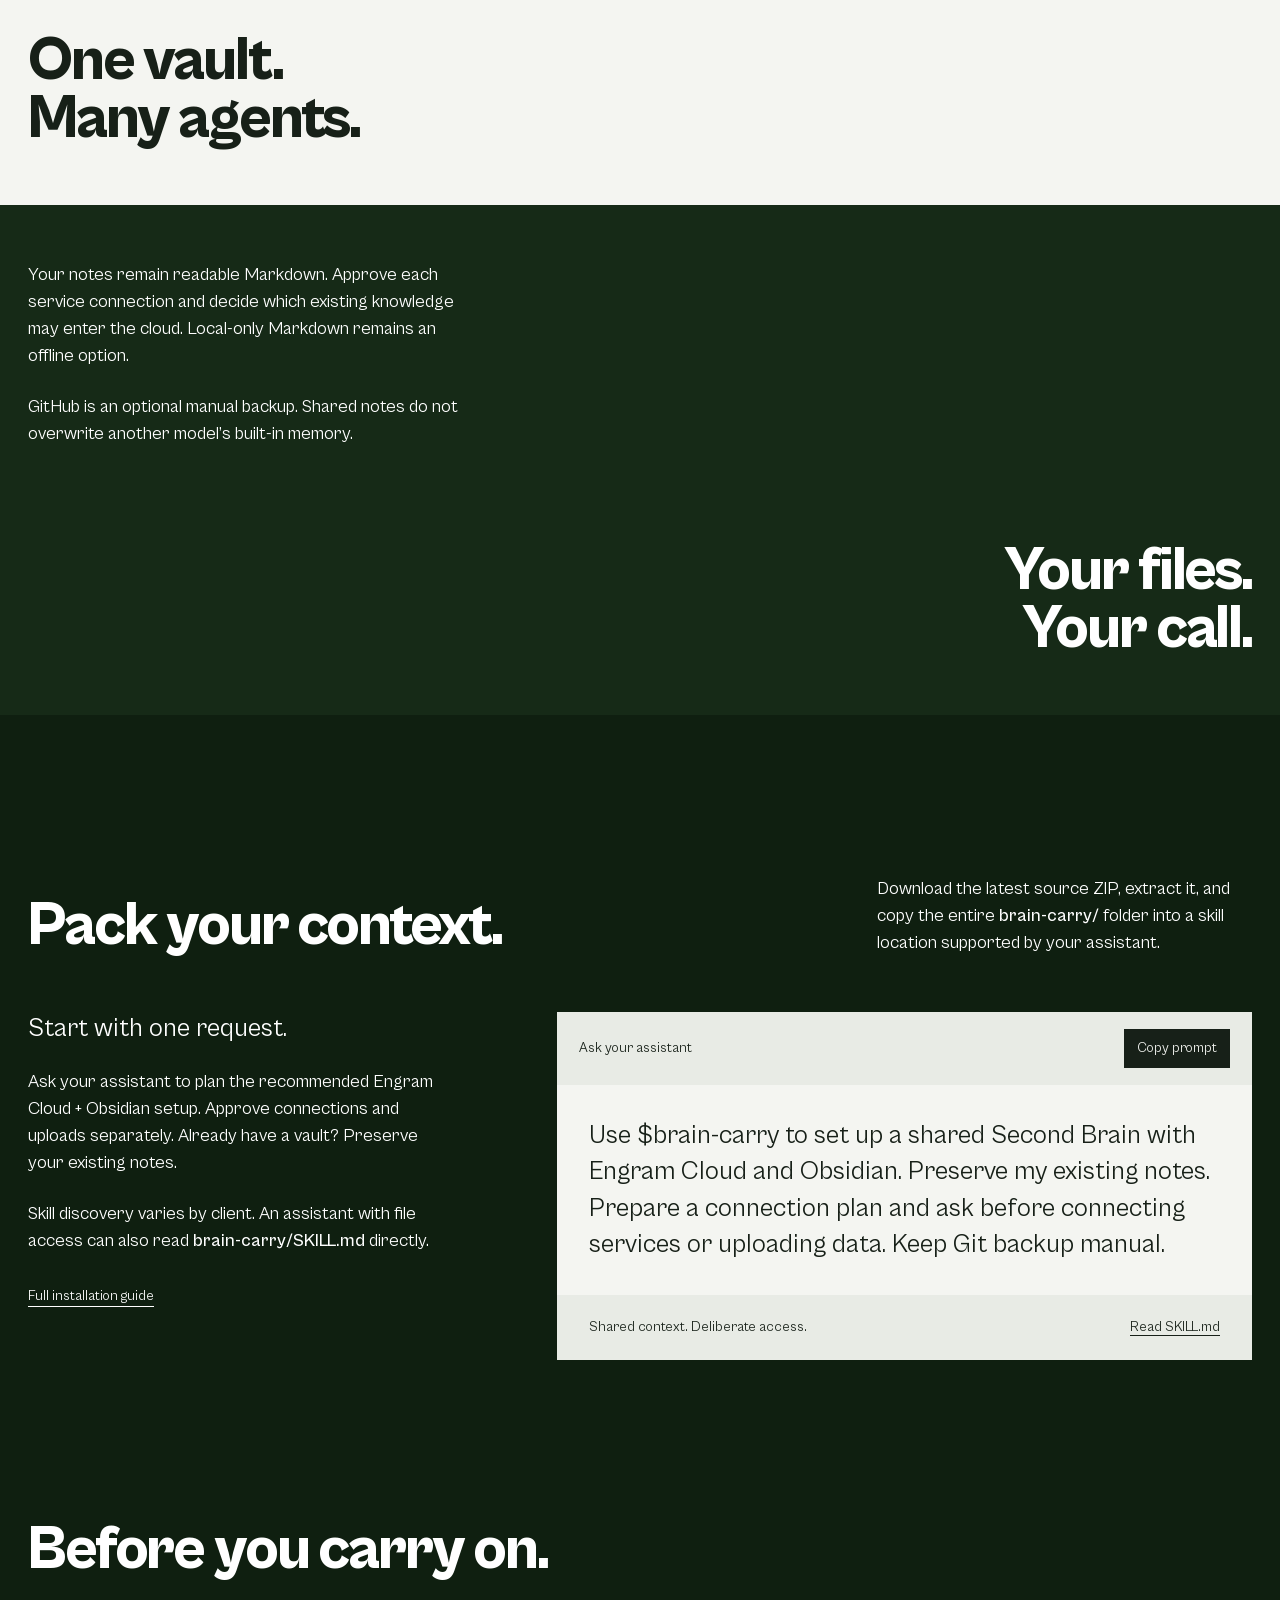
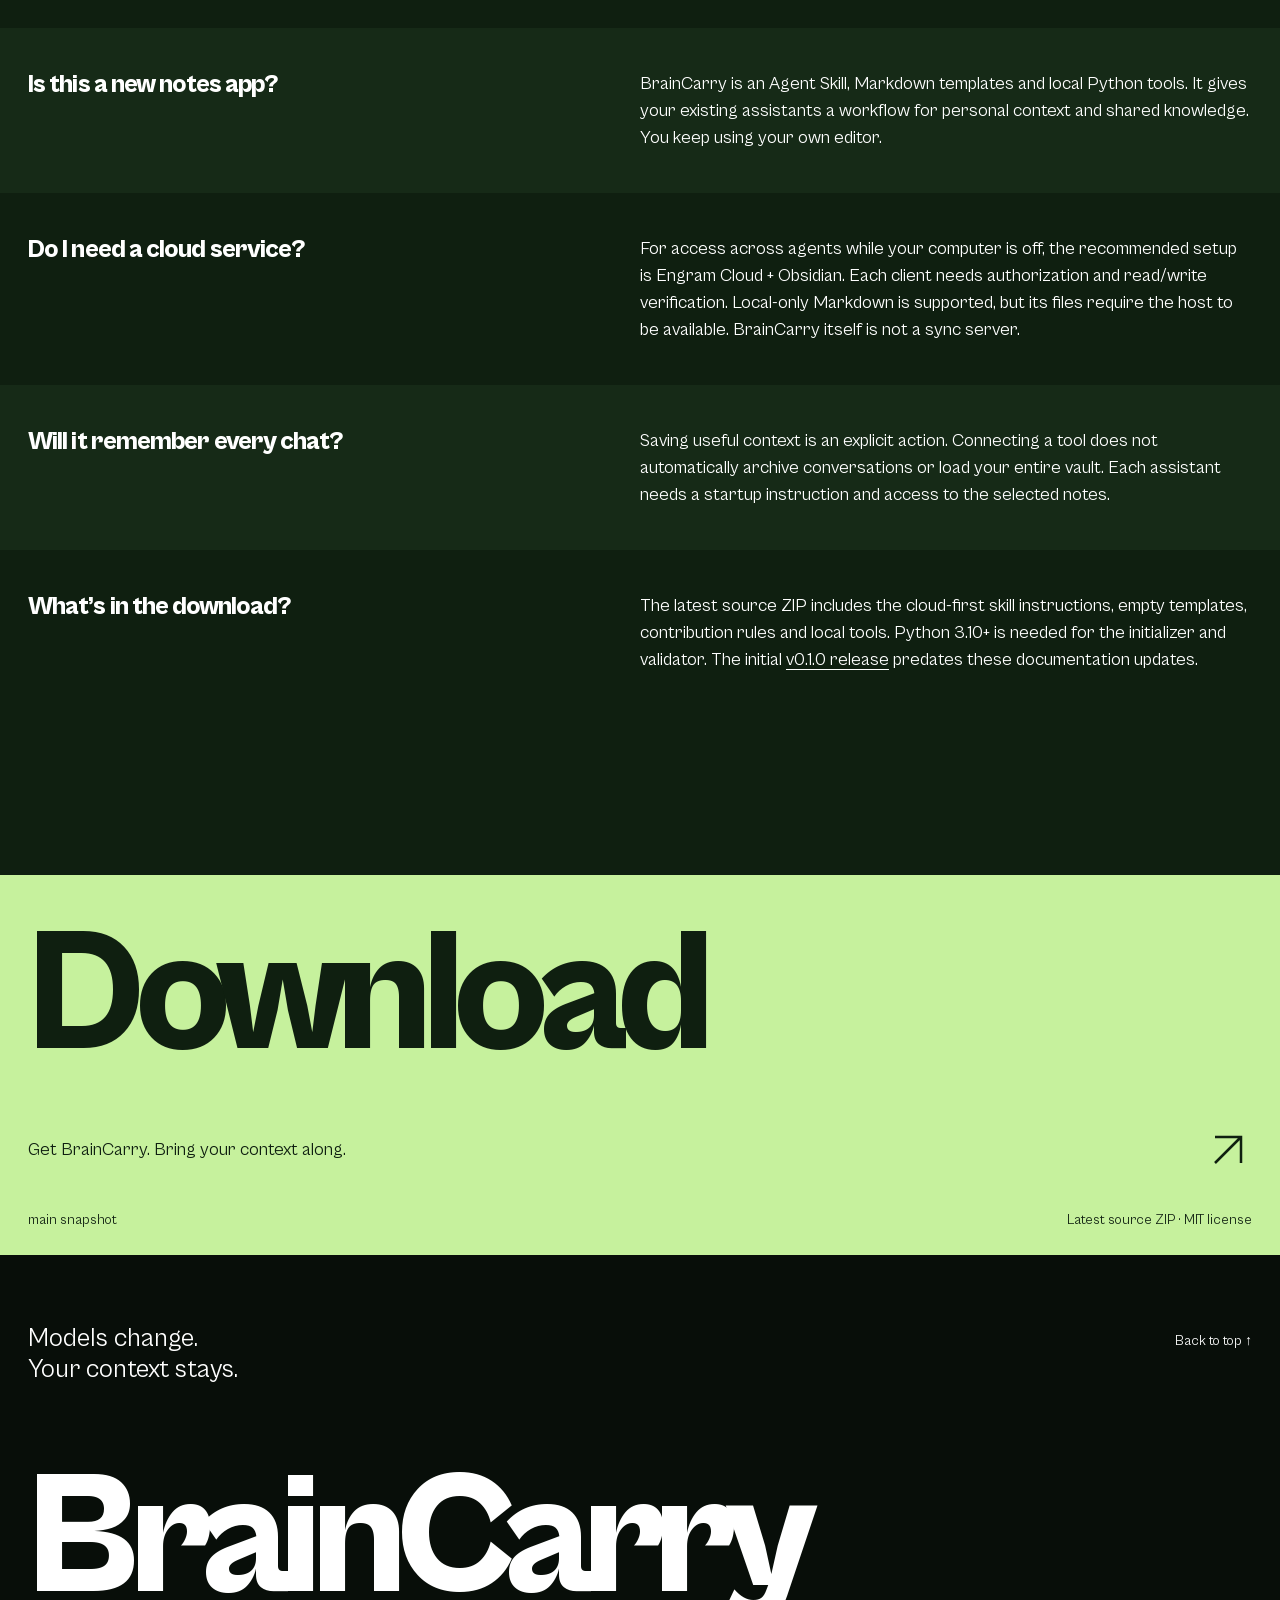
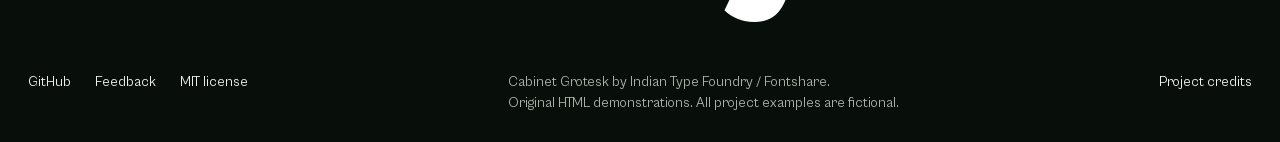
==== commit cecfc766: "Add English/Chinese website switch with static translations and saved language preference" ====
--- a/index.html
+++ b/index.html
@@ -12,11 +12,16 @@
   <meta property="og:url" content="https://tyyy-z.github.io/brain-carry/">
   <meta name="twitter:card" content="summary_large_image">
   <link rel="canonical" href="https://tyyy-z.github.io/brain-carry/">
+  <link rel="alternate" hreflang="en" href="https://tyyy-z.github.io/brain-carry/">
+  <link rel="alternate" hreflang="zh-CN" href="https://tyyy-z.github.io/brain-carry/zh.html">
+  <link rel="alternate" hreflang="x-default" href="https://tyyy-z.github.io/brain-carry/">
   <meta property="og:type" content="website">
   <link rel="icon" href="assets/favicon.svg" type="image/svg+xml">
   <link rel="preload" href="assets/fonts/cabinet-grotesk-800.woff2" as="font" type="font/woff2" crossorigin>
   <link rel="stylesheet" href="styles.css">
+  <script src="language.js"></script>
   <script src="site.config.js" defer></script>
+  <script src="i18n.js" defer></script>
   <script src="script.js" defer></script>
 </head>
 <body>
@@ -24,7 +29,7 @@
   <header class="site-header frame">
     <a class="wordmark" href="#" aria-label="BrainCarry home"><svg viewBox="0 0 32 32" width="29" height="29" aria-hidden="true"><path d="M12 5H5v22h7M20 5h7v22h-7M16 9v14" fill="none" stroke="currentColor" stroke-width="3"/></svg>BrainCarry</a>
     <nav aria-label="Main navigation"><a href="#demo">Explore</a><a href="#workflow">Workflow</a><a href="#setup">Install</a></nav>
-    <a class="header-link" href="https://github.com/tyyy-z/brain-carry" data-link="repository">View on GitHub <svg width="19" height="19" viewBox="0 0 24 24" fill="none" stroke="currentColor" stroke-width="1.7" aria-hidden="true"><path d="M9 18c-4 1-4-2-6-2m12 5v-3.9a3.4 3.4 0 0 0-1-2.6c3.3-.4 6.8-1.6 6.8-7A5.5 5.5 0 0 0 19.3 4 5.1 5.1 0 0 0 19.1.5S17.8.1 15 2a13.4 13.4 0 0 0-7 0C5.2.1 3.9.5 3.9.5A5.1 5.1 0 0 0 3.7 4a5.5 5.5 0 0 0-1.5 3.8c0 5.4 3.5 6.6 6.8 7a3.4 3.4 0 0 0-1 2.5V21" transform="translate(1 1) scale(.92)"/></svg></a>
+    <div class="header-actions"><a class="header-link" href="https://github.com/tyyy-z/brain-carry" data-link="repository" aria-label="View on GitHub"><span class="github-label">View on GitHub</span><span class="github-short" aria-hidden="true">GitHub</span><svg width="19" height="19" viewBox="0 0 24 24" fill="none" stroke="currentColor" stroke-width="1.7" aria-hidden="true"><path d="M9 18c-4 1-4-2-6-2m12 5v-3.9a3.4 3.4 0 0 0-1-2.6c3.3-.4 6.8-1.6 6.8-7A5.5 5.5 0 0 0 19.3 4 5.1 5.1 0 0 0 19.1.5S17.8.1 15 2a13.4 13.4 0 0 0-7 0C5.2.1 3.9.5 3.9.5A5.1 5.1 0 0 0 3.7 4a5.5 5.5 0 0 0-1.5 3.8c0 5.4 3.5 6.6 6.8 7a3.4 3.4 0 0 0-1 2.5V21" transform="translate(1 1) scale(.92)"/></svg></a><a class="language-switch" id="language-switch" href="zh.html?lang=zh" lang="zh-CN" hreflang="zh-CN" aria-label="Switch to Chinese">中文</a></div>
   </header>
   <main id="main">
     <section class="hero frame" aria-labelledby="hero-title">
--- a/styles.css
+++ b/styles.css
@@ -1,3 +1,10 @@
+@font-face {
+  font-family:'Noto Sans SC';
+  src:url('assets/fonts/noto-sans-sc-subset.woff2') format('woff2');
+  font-weight:400 800;
+  font-style:normal;
+  font-display:swap;
+}
 @font-face {
   font-family:'Cabinet Grotesk';
   src:url('assets/fonts/cabinet-grotesk-400.woff2') format('woff2');
@@ -175,6 +182,59 @@
 .header-link {
   gap:10px
 }
+.header-actions {
+  display:flex;
+  align-items:center;
+  gap:20px;
+  flex-shrink:0;
+}
+.github-short {
+  display:none;
+}
+.language-switch {
+  display:inline-flex;
+  align-items:center;
+  justify-content:center;
+  min-height:44px;
+  padding:10px 14px;
+  background:var(--surface);
+  color:var(--ink);
+  font-size:var(--small);
+  font-weight:500;
+  white-space:nowrap;
+  transition:transform 180ms var(--ease);
+}
+.language-switch:hover {
+  transform:translateY(-2px);
+}
+.language-switch:active {
+  transform:scale(.97);
+}
+.mobile-break {
+  display:none;
+}
+:lang(zh-CN) {
+  font-family:'Cabinet Grotesk','Noto Sans SC','PingFang SC','Microsoft YaHei',sans-serif;
+}
+html:lang(zh-CN) {
+  --display:clamp(70px,10.8vw,180px);
+}
+html:lang(zh-CN) .hero h1 {
+  font-size:var(--display);
+  letter-spacing:-.035em;
+}
+html:lang(zh-CN) .hero-description {
+  max-width:680px;
+  line-height:1.6;
+}
+html:lang(zh-CN) .document-title,
+html:lang(zh-CN) .viewer-title {
+  line-height:1.2;
+}
+html:lang(zh-CN) .prompt-sheet>p {
+  font-size:var(--body);
+  line-height:1.6;
+}
 .hero {
   padding-top:51px
 }
@@ -1240,4 +1300,31 @@
     .download-top  {
     align-items:start
   }
-}
+  .header-actions {
+    gap:8px;
+  }
+  .site-header {
+    gap:8px;
+  }
+  .github-label,.header-link svg {
+    display:none;
+  }
+  .github-short {
+    display:inline;
+  }
+  .language-switch {
+    padding-inline:10px;
+  }
+  html:lang(zh-CN) .hero h1 {
+    font-size:var(--display);
+  }
+  html:lang(zh-CN) {
+    --display:15.9vw;
+  }
+  html:lang(zh-CN) .hero h1 .line>span {
+    max-width:none;
+  }
+  .mobile-break {
+    display:initial;
+  }
+}
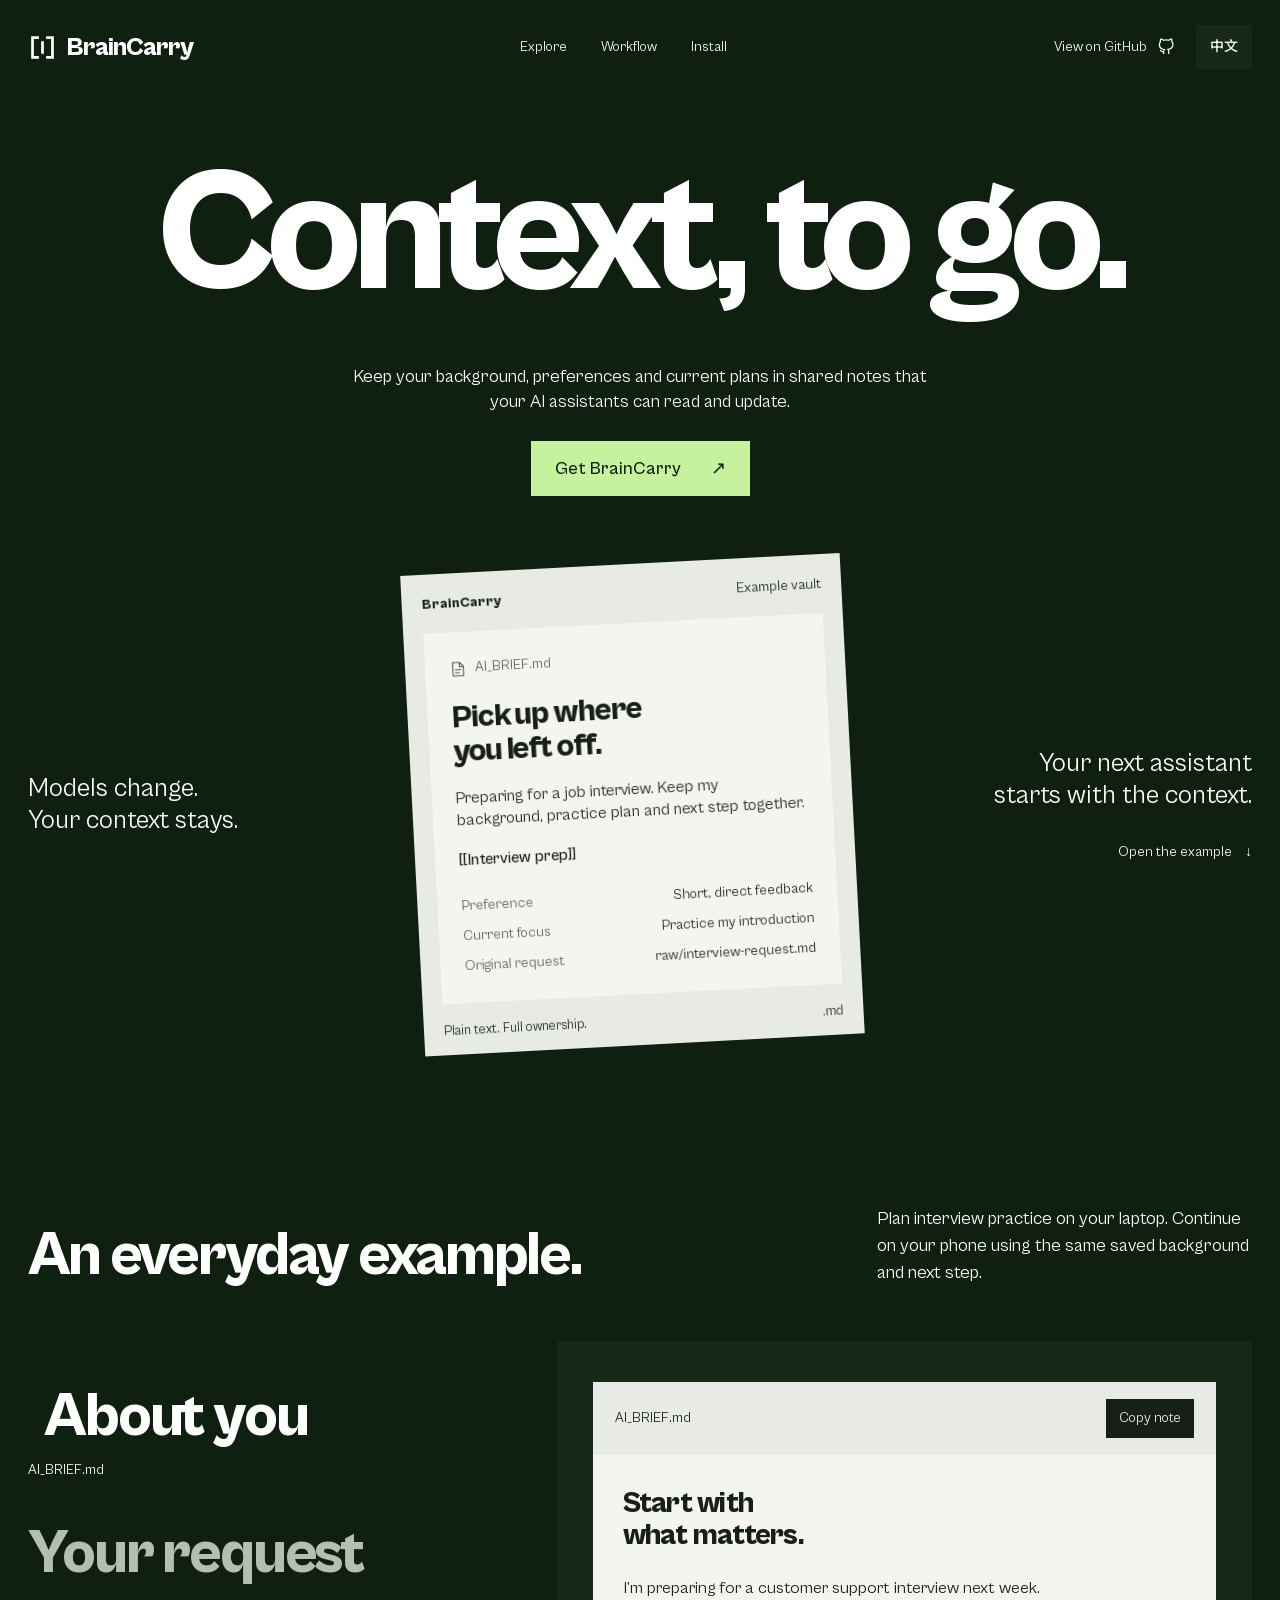
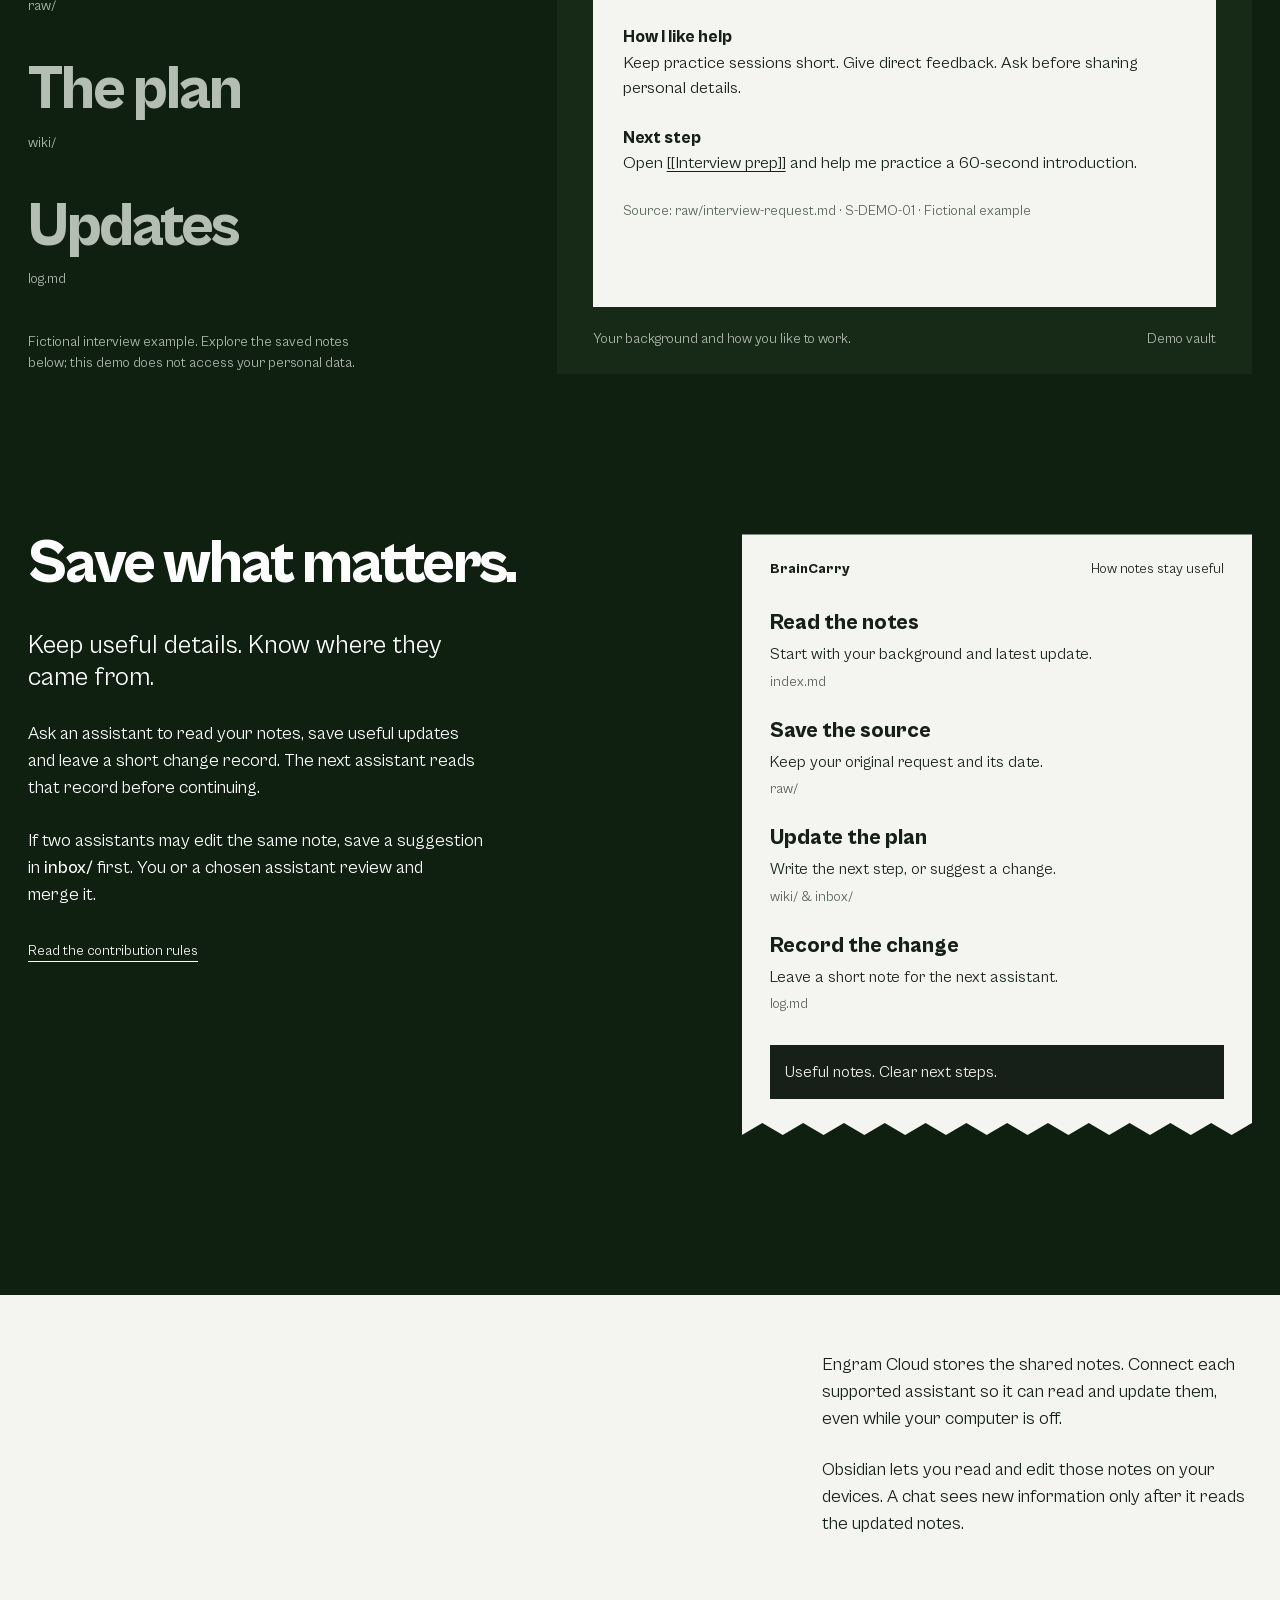
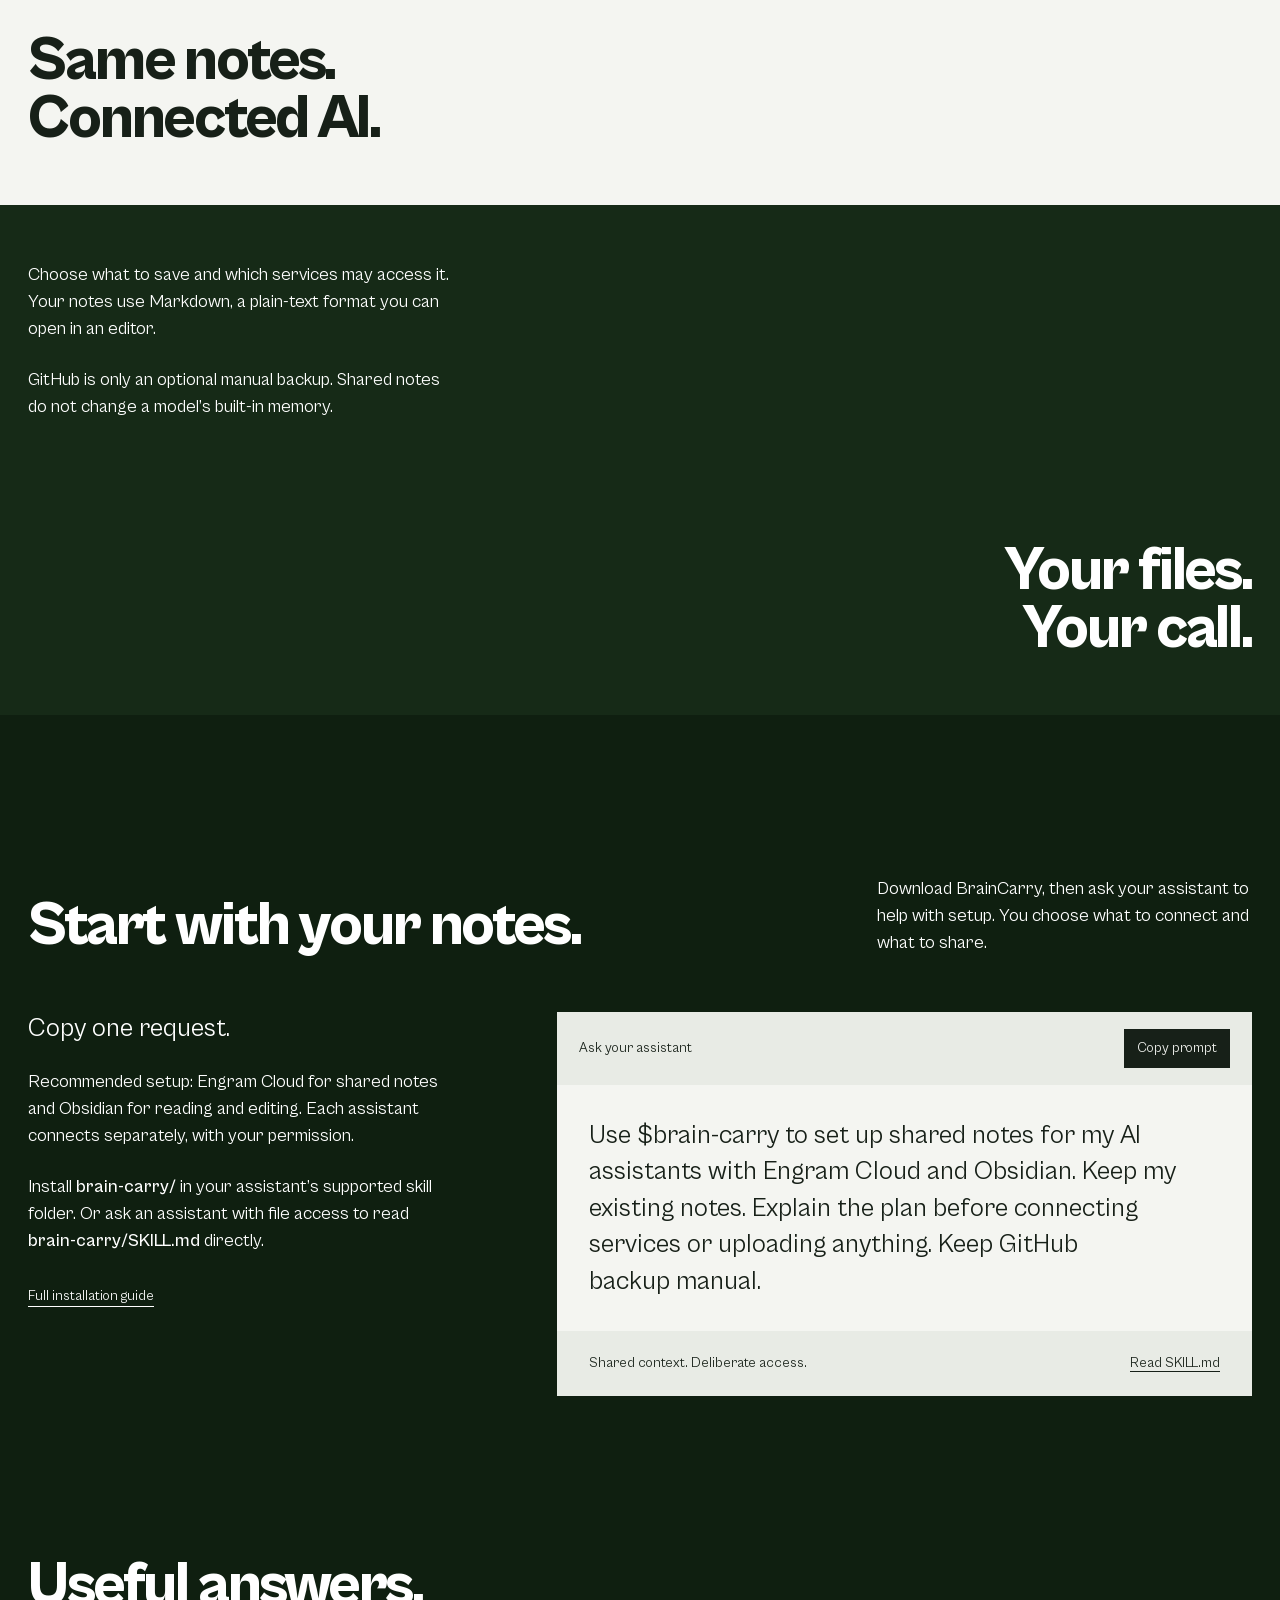
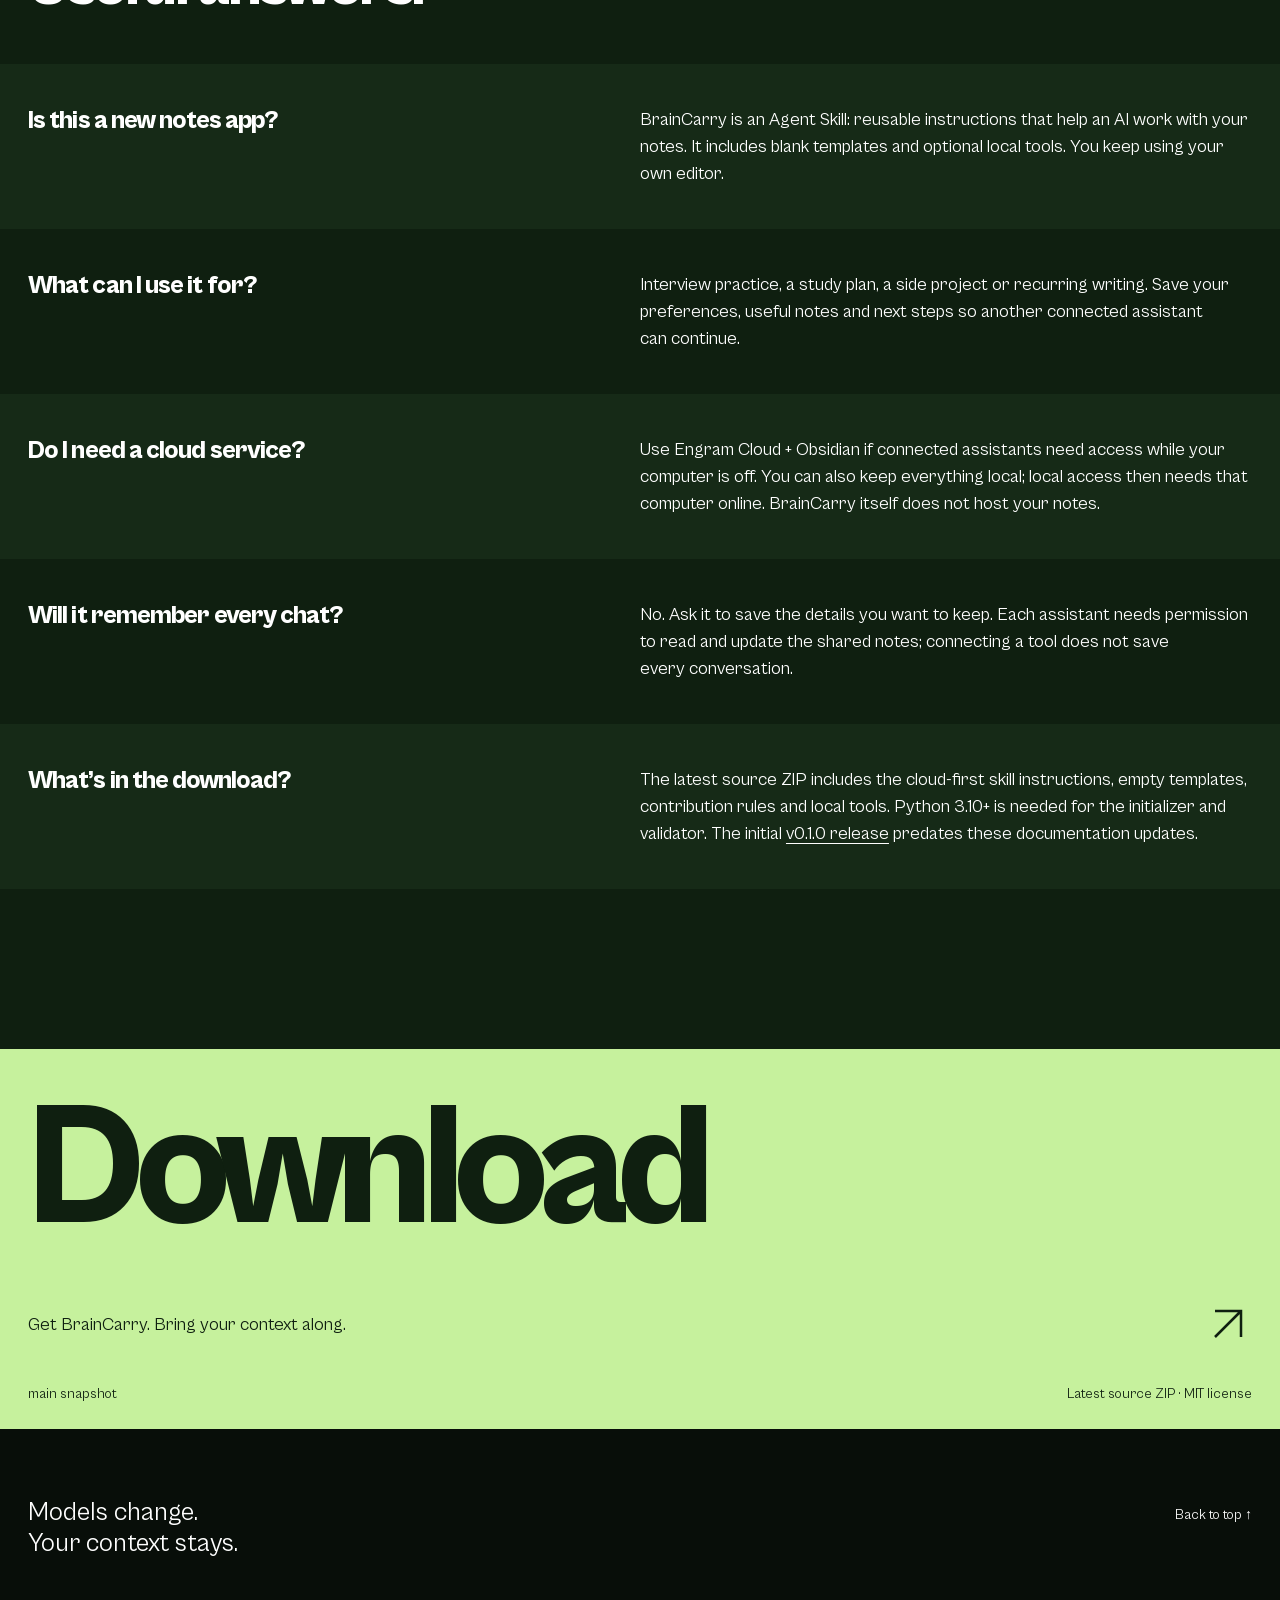
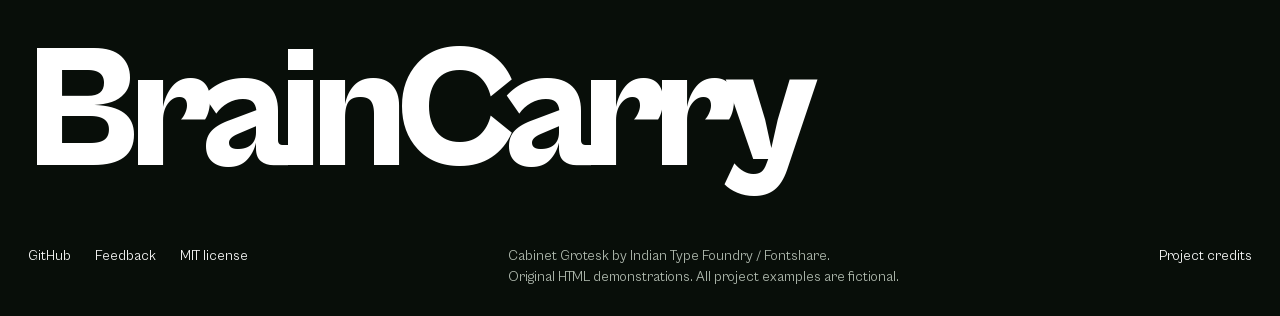
==== commit 5e54bdd0: "Use interview preparation demo and simplify English and Chinese copy" ====
--- a/index.html
+++ b/index.html
@@ -5,9 +5,9 @@
   <meta name="viewport" content="width=device-width, initial-scale=1">
   <meta name="theme-color" content="#0f1f10">
   <title>BrainCarry — Models change. Your context stays.</title>
-  <meta name="description" content="A cloud-first, Markdown-based Agent Skill for a shared Second Brain. Engram Cloud for shared notes, Obsidian for editing, manual Git backup when you ask.">
+  <meta name="description" content="Help your AI assistants continue from the same saved background, preferences and plans. Shared notes with Engram Cloud and Obsidian; GitHub backup stays manual.">
   <meta property="og:title" content="BrainCarry — Context, to go.">
-  <meta property="og:description" content="Models change. Your context stays. A cloud-first Agent Skill for shared Markdown knowledge you control.">
+  <meta property="og:description" content="Models change. Your context stays. Keep useful notes for your next AI assistant, with your permission.">
   <meta property="og:image" content="https://tyyy-z.github.io/brain-carry/assets/braincarry-banner.png">
   <meta property="og:url" content="https://tyyy-z.github.io/brain-carry/">
   <meta name="twitter:card" content="summary_large_image">
@@ -34,7 +34,7 @@
   <main id="main">
     <section class="hero frame" aria-labelledby="hero-title">
       <h1 id="hero-title"><span class="line"><span>Context, to go.</span></span></h1>
-      <p class="hero-description">A cloud-first, Markdown-based Agent Skill for shared knowledge across authorized assistants, with Engram Cloud and Obsidian.</p>
+      <p class="hero-description">Keep your background, preferences and current plans in shared notes that your AI assistants can read and update.</p>
       <a class="button hero-action" href="#setup">Get BrainCarry <span aria-hidden="true">↗</span></a>
       <div class="hero-exhibit">
         <p class="hero-aside reveal">Models change.<br>Your context stays.</p>
@@ -43,67 +43,68 @@
           <div class="vault-document">
             <div class="file-label"><svg viewBox="0 0 24 24" width="18" height="18" fill="none" stroke="currentColor" stroke-width="1.5" aria-hidden="true"><path d="M5 3h9l5 5v13H5zM14 3v6h5M8 13h8M8 17h6"/></svg>AI_BRIEF.md</div>
             <p class="document-title">Pick up where<br>you left off.</p>
-            <p>Working on Project Lattice: a fictional research project on learning from crystal structures.</p>
-            <div class="note-link">[[Project Lattice]]</div>
-            <dl><div><dt>Preference</dt><dd>Keep sources attached</dd></div><div><dt>Current focus</dt><dd>Read, compare, connect</dd></div><div><dt>Evidence</dt><dd>raw/project-brief.md</dd></div></dl>
+            <p>Preparing for a job interview. Keep my background, practice plan and next step together.</p>
+            <div class="note-link">[[Interview prep]]</div>
+            <dl><div><dt>Preference</dt><dd>Short, direct feedback</dd></div><div><dt>Current focus</dt><dd>Practice my introduction</dd></div><div><dt>Original request</dt><dd>raw/interview-request.md</dd></div></dl>
           </div>
           <div class="vault-bottom"><span>Plain text. Full ownership.</span><span>.md</span></div>
         </div>
-        <div class="hero-aside hero-aside-right reveal"><p>Keep the useful parts<br>of every introduction.</p><a href="#demo">Open the example <span aria-hidden="true">↓</span></a></div>
+        <div class="hero-aside hero-aside-right reveal"><p>Your next assistant<br>starts with the context.</p><a href="#demo">Open the example <span aria-hidden="true">↓</span></a></div>
       </div>
     </section>
 
     <section class="showcase frame section-space" id="demo" aria-labelledby="demo-title">
-      <div class="section-intro"><h2 id="demo-title" class="reveal">Memory you can open.</h2><p class="reveal">Follow one fictional project through the files. Every useful claim has a place, a source and a way back.</p></div>
+      <div class="section-intro"><h2 id="demo-title" class="reveal">An everyday example.</h2><p class="reveal">Plan interview practice on your laptop. Continue on your phone using the same saved background and next step.</p></div>
       <div class="demo-layout">
         <div class="demo-selector" aria-label="Example vault files">
-          <button class="file-choice is-active reveal" data-file="brief" aria-pressed="true" aria-controls="demo-output"><span>Your context</span><span class="choice-path">AI_BRIEF.md</span></button>
-          <button class="file-choice reveal" data-file="source" aria-pressed="false" aria-controls="demo-output"><span>The evidence</span><span class="choice-path">raw/</span></button>
-          <button class="file-choice reveal" data-file="synthesis" aria-pressed="false" aria-controls="demo-output"><span>The connections</span><span class="choice-path">wiki/</span></button>
-          <button class="file-choice reveal" data-file="log" aria-pressed="false" aria-controls="demo-output"><span>What changed</span><span class="choice-path">log.md</span></button>
-          <p class="demo-disclosure">Synthetic example, using the skill’s real file structure. This browser demo does not connect to your notes.</p>
+          <button class="file-choice is-active reveal" data-file="brief" aria-pressed="true" aria-controls="demo-output"><span>About you</span><span class="choice-path">AI_BRIEF.md</span></button>
+          <button class="file-choice reveal" data-file="source" aria-pressed="false" aria-controls="demo-output"><span>Your request</span><span class="choice-path">raw/</span></button>
+          <button class="file-choice reveal" data-file="synthesis" aria-pressed="false" aria-controls="demo-output"><span>The plan</span><span class="choice-path">wiki/</span></button>
+          <button class="file-choice reveal" data-file="log" aria-pressed="false" aria-controls="demo-output"><span>Updates</span><span class="choice-path">log.md</span></button>
+          <p class="demo-disclosure">Fictional interview example. Explore the saved notes below; this demo does not access your personal data.</p>
         </div>
         <div class="demo-stage reveal">
           <div class="document-viewer" data-ui id="demo-output" role="region" aria-label="Selected example file" tabindex="0">
             <div class="viewer-toolbar"><span id="demo-path">AI_BRIEF.md</span><button class="copy-button" id="copy-note" type="button">Copy note</button></div>
-            <div id="demo-body" class="viewer-body"><p class="viewer-title">A little context.<br>A better starting point.</p><p>I’m exploring machine learning for crystal structures through a fictional project called Project Lattice.</p><p><strong>How I work</strong><br>Keep sources linked. Separate a research question from a verified result. Ask before publishing.</p><p><strong>Continue here</strong><br><a href="#demo" data-open-file="synthesis">[[Project Lattice]]</a> holds the current question and next action.</p><p class="viewer-source">Source: raw/project-brief.md · S-DEMO-01</p></div>
+            <div id="demo-body" class="viewer-body"><p class="viewer-title">Start with<br>what matters.</p><p>I’m preparing for a customer support interview next week.</p><p><strong>How I like help</strong><br>Keep practice sessions short. Give direct feedback. Ask before sharing personal details.</p><p><strong>Next step</strong><br>Open <a href="#demo" data-open-file="synthesis">[[Interview prep]]</a> and help me practice a 60-second introduction.</p><p class="viewer-source">Source: raw/interview-request.md · S-DEMO-01 · Fictional example</p></div>
           </div>
-          <div class="stage-caption"><span id="demo-caption">The brief an authorized assistant reads first.</span><span>Demo vault</span></div>
+          <div class="stage-caption"><span id="demo-caption">Your background and how you like to work.</span><span>Demo vault</span></div>
         </div>
       </div>
     </section>
 
     <section class="workflow frame section-space" id="workflow" aria-labelledby="workflow-title">
-      <div class="workflow-copy"><h2 id="workflow-title" class="reveal">A trail, not a pile.</h2><p class="lead reveal">Useful memory has a route back to what actually happened.</p><p class="reveal">BrainCarry gives assistants an explicit contribution workflow. Read what exists, preserve the source, maintain linked knowledge, and leave a record.</p><p class="reveal">When another writer may be editing, contribute a unique proposal to <span class="filename">inbox/</span>. A designated editor merges it after checking the evidence.</p><a class="text-link reveal" href="https://github.com/tyyy-z/brain-carry/blob/main/brain-carry/references/contributions.md" data-link="contributions">Read the contribution rules</a></div>
+      <div class="workflow-copy"><h2 id="workflow-title" class="reveal">Save what matters.</h2><p class="lead reveal">Keep useful details. Know where they came from.</p><p class="reveal">Ask an assistant to read your notes, save useful updates and leave a short change record. The next assistant reads that record before continuing.</p><p class="reveal">If two assistants may edit the same note, save a suggestion in <span class="filename">inbox/</span> first. You or a chosen assistant review and merge it.</p><a class="text-link reveal" href="https://github.com/tyyy-z/brain-carry/blob/main/brain-carry/references/contributions.md" data-link="contributions">Read the contribution rules</a></div>
       <div class="workflow-slip reveal" data-ui aria-label="BrainCarry contribution workflow">
-        <div class="slip-header"><span>BrainCarry</span><span>Contribution trail</span></div>
-        <ol class="trail"><li><strong>Start with context</strong><p>Read the index and the current page.</p><span>index.md</span></li><li><strong>Keep the evidence</strong><p>Preserve origin, dates and uncertainty.</p><span>raw/</span></li><li><strong>Make the connection</strong><p>Update linked synthesis, or propose a change.</p><span>wiki/ &amp; inbox/</span></li><li><strong>Leave the trail</strong><p>Index new pages. Log meaningful changes.</p><span>log.md</span></li></ol>
-        <p class="slip-result">A useful note. A traceable source.</p>
+        <div class="slip-header"><span>BrainCarry</span><span>How notes stay useful</span></div>
+        <ol class="trail"><li><strong>Read the notes</strong><p>Start with your background and latest update.</p><span>index.md</span></li><li><strong>Save the source</strong><p>Keep your original request and its date.</p><span>raw/</span></li><li><strong>Update the plan</strong><p>Write the next step, or suggest a change.</p><span>wiki/ &amp; inbox/</span></li><li><strong>Record the change</strong><p>Leave a short note for the next assistant.</p><span>log.md</span></li></ol>
+        <p class="slip-result">Useful notes. Clear next steps.</p>
       </div>
     </section>
 
     <section class="principles section-space" id="principles" aria-label="What stays yours">
-      <div class="principle-field field-paper frame"><h2 class="reveal">One vault.<br>Many agents.</h2><div class="principle-text"><p class="reveal">Engram Cloud holds the shared notes. Authorized assistants can retrieve the latest version even when your computer is off. Obsidian is your synchronized editing and reading interface.</p><p class="reveal">Connect each client explicitly and verify a real read/write round trip. An active chat only gets new context when it retrieves it.</p></div></div>
-      <div class="principle-field field-forest frame"><div class="principle-text"><p class="reveal">Your notes remain readable Markdown. Approve each service connection and decide which existing knowledge may enter the cloud. Local-only Markdown remains an offline option.</p><p class="reveal">GitHub is an optional manual backup. Shared notes do not overwrite another model’s built-in memory.</p></div><h2 class="reveal">Your files.<br>Your call.</h2></div>
+      <div class="principle-field field-paper frame"><h2 class="reveal">Same notes.<br>Connected AI.</h2><div class="principle-text"><p class="reveal">Engram Cloud stores the shared notes. Connect each supported assistant so it can read and update them, even while your computer is off.</p><p class="reveal">Obsidian lets you read and edit those notes on your devices. A chat sees new information only after it reads the updated notes.</p></div></div>
+      <div class="principle-field field-forest frame"><div class="principle-text"><p class="reveal">Choose what to save and which services may access it. Your notes use Markdown, a plain-text format you can open in an editor.</p><p class="reveal">GitHub is only an optional manual backup. Shared notes do not change a model’s built-in memory.</p></div><h2 class="reveal">Your files.<br>Your call.</h2></div>
     </section>
 
     <section class="setup frame section-space" id="setup" aria-labelledby="setup-title">
-      <div class="section-intro"><h2 id="setup-title" class="reveal">Pack your context.</h2><p class="reveal">Download the latest source ZIP, extract it, and copy the entire <span class="filename">brain-carry/</span> folder into a skill location supported by your assistant.</p></div>
+      <div class="section-intro"><h2 id="setup-title" class="reveal">Start with your notes.</h2><p class="reveal">Download BrainCarry, then ask your assistant to help with setup. You choose what to connect and what to share.</p></div>
       <div class="setup-layout">
-        <div class="setup-details"><p class="lead reveal">Start with one request.</p><p class="reveal">Ask your assistant to plan the recommended Engram Cloud + Obsidian setup. Approve connections and uploads separately. Already have a vault? Preserve your existing notes.</p><p class="reveal">Skill discovery varies by client. An assistant with file access can also read <span class="filename">brain-carry/SKILL.md</span> directly.</p><a class="text-link reveal" href="https://github.com/tyyy-z/brain-carry#quick-start" data-link="quickstart">Full installation guide</a></div>
+        <div class="setup-details"><p class="lead reveal">Copy one request.</p><p class="reveal">Recommended setup: Engram Cloud for shared notes and Obsidian for reading and editing. Each assistant connects separately, with your permission.</p><p class="reveal">Install <span class="filename">brain-carry/</span> in your assistant’s supported skill folder. Or ask an assistant with file access to read <span class="filename">brain-carry/SKILL.md</span> directly.</p><a class="text-link reveal" href="https://github.com/tyyy-z/brain-carry#quick-start" data-link="quickstart">Full installation guide</a></div>
         <div class="prompt-sheet reveal" data-ui aria-label="BrainCarry starter prompt">
           <div class="viewer-toolbar"><span>Ask your assistant</span><button class="copy-button" id="copy-prompt" type="button">Copy prompt</button></div>
-          <p id="starter-prompt">Use $brain-carry to set up a shared Second Brain with Engram Cloud and Obsidian. Preserve my existing notes. Prepare a connection plan and ask before connecting services or uploading data. Keep Git backup manual.</p>
+          <p id="starter-prompt">Use $brain-carry to set up shared notes for my AI assistants with Engram Cloud and Obsidian. Keep my existing notes. Explain the plan before connecting services or uploading anything. Keep GitHub backup manual.</p>
           <div class="prompt-foot"><span>Shared context. Deliberate access.</span><a href="https://github.com/tyyy-z/brain-carry/blob/main/brain-carry/SKILL.md" data-link="skill">Read SKILL.md</a></div>
         </div>
       </div>
     </section>
 
     <section class="faq section-space" id="questions" aria-labelledby="faq-title">
-      <div class="faq-heading frame"><h2 id="faq-title" class="reveal">Before you carry on.</h2></div>
-      <div class="faq-band frame"><h3 class="reveal">Is this a new notes app?</h3><p class="reveal">BrainCarry is an Agent Skill, Markdown templates and local Python tools. It gives your existing assistants a workflow for personal context and shared knowledge. You keep using your own editor.</p></div>
-      <div class="faq-band frame"><h3 class="reveal">Do I need a cloud service?</h3><p class="reveal">For access across agents while your computer is off, the recommended setup is Engram Cloud + Obsidian. Each client needs authorization and read/write verification. Local-only Markdown is supported, but its files require the host to be available. BrainCarry itself is not a sync server.</p></div>
-      <div class="faq-band frame"><h3 class="reveal">Will it remember every chat?</h3><p class="reveal">Saving useful context is an explicit action. Connecting a tool does not automatically archive conversations or load your entire vault. Each assistant needs a startup instruction and access to the selected notes.</p></div>
+      <div class="faq-heading frame"><h2 id="faq-title" class="reveal">Useful answers.</h2></div>
+      <div class="faq-band frame"><h3 class="reveal">Is this a new notes app?</h3><p class="reveal">BrainCarry is an Agent Skill: reusable instructions that help an AI work with your notes. It includes blank templates and optional local tools. You keep using your own editor.</p></div>
+      <div class="faq-band frame"><h3 class="reveal">What can I use it for?</h3><p class="reveal">Interview practice, a study plan, a side project or recurring writing. Save your preferences, useful notes and next steps so another connected assistant can continue.</p></div>
+      <div class="faq-band frame"><h3 class="reveal">Do I need a cloud service?</h3><p class="reveal">Use Engram Cloud + Obsidian if connected assistants need access while your computer is off. You can also keep everything local; local access then needs that computer online. BrainCarry itself does not host your notes.</p></div>
+      <div class="faq-band frame"><h3 class="reveal">Will it remember every chat?</h3><p class="reveal">No. Ask it to save the details you want to keep. Each assistant needs permission to read and update the shared notes; connecting a tool does not save every conversation.</p></div>
       <div class="faq-band frame"><h3 class="reveal">What’s in the download?</h3><p class="reveal">The latest source ZIP includes the cloud-first skill instructions, empty templates, contribution rules and local tools. Python 3.10+ is needed for the initializer and validator. The initial <a class="inline-link" href="https://github.com/tyyy-z/brain-carry/releases/tag/v0.1.0">v0.1.0 release</a> predates these documentation updates.</p></div>
     </section>
 
